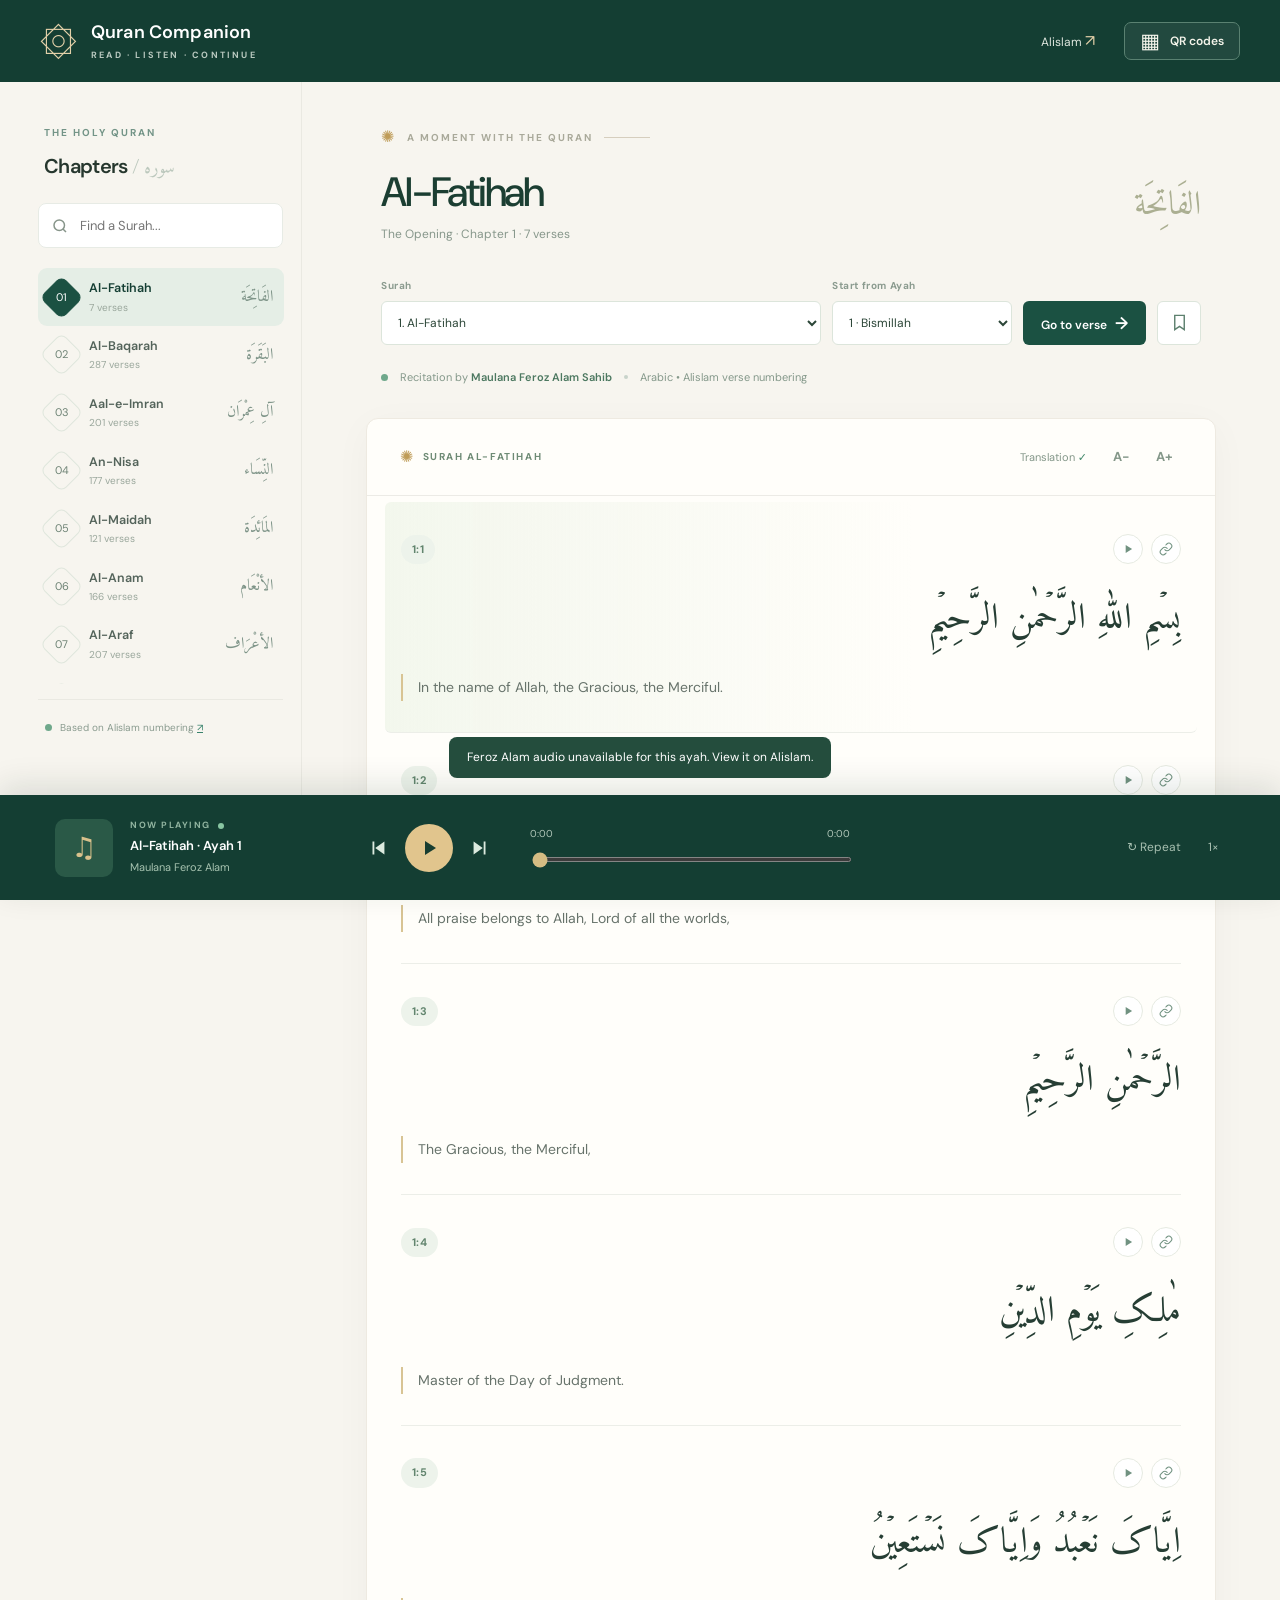
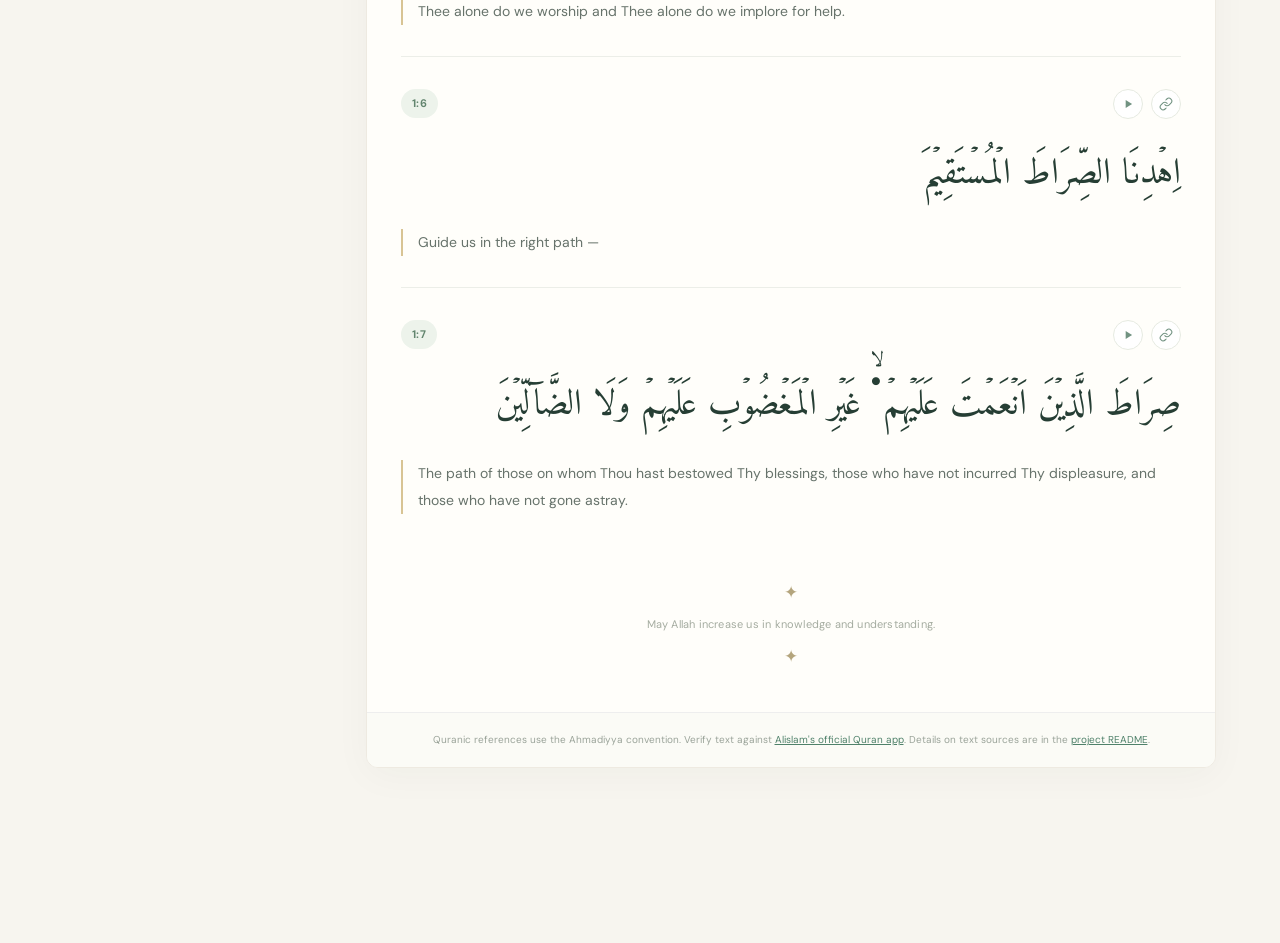
==== index.html @ 789e18e3 "Add files via upload" ====
<!DOCTYPE html>
<html lang="en">
<head>
  <meta charset="UTF-8" />
  <meta name="viewport" content="width=device-width, initial-scale=1, viewport-fit=cover" />
  <meta name="theme-color" content="#123d32" />
  <meta name="description" content="Read the Holy Quran while listening to Maulana Feroz Alam. Built around Ahmadiyya Quran numbering and scan-to-continue QR links." />
  <title>Quran Companion — Read · Listen · Continue</title>
  <link rel="icon" href="icon.svg" type="image/svg+xml" />
  <link rel="preconnect" href="https://fonts.googleapis.com" />
  <link rel="preconnect" href="https://fonts.gstatic.com" crossorigin />
  <link href="https://fonts.googleapis.com/css2?family=DM+Sans:wght@400;500;600;700&family=Amiri:wght@400;700&display=swap" rel="stylesheet" />
  <link rel="stylesheet" href="style.css" />
  <script src="surahs.js" defer></script>
  <script src="app.js" defer></script>
</head>
<body>
  <a class="skip-link" href="#verses">Skip to Quran verses</a>
  <div class="app-shell">
    <header class="topbar">
      <div class="topbar-inner">
        <a class="brand" href="./" aria-label="Quran Companion home"><span class="brand-mark" aria-hidden="true">۞</span><span class="brand-stack"><strong>Quran Companion</strong><small>READ · LISTEN · CONTINUE</small></span></a>
        <div class="top-actions">
          <a class="source-link" href="https://www.alislam.org/quran/app/" target="_blank" rel="noopener noreferrer">Alislam <span aria-hidden="true">↗</span></a>
          <button id="openQr" class="header-button" type="button"><span class="qr-mini" aria-hidden="true">▦</span><span>QR codes</span></button>
        </div>
      </div>
    </header>

    <main class="main-layout">
      <aside class="sidebar" id="sidebar" aria-label="Quran chapters">
        <div class="sidebar-top"><span class="overline">THE HOLY QURAN</span><h2>Chapters <span class="subtle">/ سورہ</span></h2></div>
        <label for="surahSearch" class="sr-only">Search chapters</label>
        <div class="search-wrap"><svg width="18" height="18" viewBox="0 0 24 24" fill="none" stroke="currentColor" stroke-width="2"><circle cx="11" cy="11" r="7"/><path d="m20 20-4-4"/></svg><input id="surahSearch" type="search" placeholder="Find a Surah..." autocomplete="off" /></div>
        <nav id="chapterList" class="chapter-list" aria-label="Choose a Surah"></nav>
        <div class="sidebar-bottom"><span class="status-dot"></span> Based on Alislam numbering <a href="https://www.alislam.org/quran/app/" target="_blank" rel="noreferrer">↗</a></div>
      </aside>

      <section class="reader" id="reader" aria-label="Quran reader">
        <div class="reader-head">
          <div class="reader-kicker"><span class="tiny-flower">✺</span> A MOMENT WITH THE QURAN <span class="line"></span></div>
          <div class="reader-title-row"><div><h1 id="surahTitle">Al-Fatihah</h1><p class="surah-sub" id="surahDetails">The Opening · Chapter 1</p></div><div class="arabic-title" id="arabicTitle" lang="ar" dir="rtl">الفاتحة</div></div>
          <div class="reader-tools">
            <div class="field"><label for="surahSelect">Surah</label><select id="surahSelect" aria-label="Choose Surah"></select></div>
            <div class="field verse-field"><label for="verseSelect">Start from Ayah</label><select id="verseSelect" aria-label="Choose starting verse"></select></div>
            <button class="jump-button" id="jumpButton" type="button">Go to verse <span aria-hidden="true">→</span></button>
            <button class="icon-button save-button" id="bookmarkButton" type="button" aria-label="Save current verse" title="Save reading position"><svg width="19" height="19" viewBox="0 0 24 24" fill="none" stroke="currentColor" stroke-width="1.8"><path d="M6 3h12v18l-6-4-6 4z"/></svg></button>
          </div>
          <div class="source-strip"><span class="green-dot"></span><span>Recitation by <strong>Maulana Feroz Alam Sahib</strong></span><span class="separator"></span><span>Arabic • Alislam verse numbering</span></div>
        </div>

        <div class="reader-content">
          <div class="reading-toolbar"><div class="reading-label"><span class="tiny-flower">✺</span> <span id="readingLabel">SURAH AL-FATIHAH</span></div><div class="text-tools"><button class="text-tool" id="toggleTranslation" aria-pressed="true" type="button">Translation <span id="translationTick">✓</span></button><button class="text-tool size-button" id="smallerText" aria-label="Reduce Arabic text size" type="button">A−</button><button class="text-tool size-button" id="largerText" aria-label="Increase Arabic text size" type="button">A+</button></div></div>
          <div id="loadMessage" role="status" class="load-message" hidden></div>
          <div id="verses" class="verses" aria-live="polite"></div>
          <div class="reader-end"><span aria-hidden="true">✦</span><p>May Allah increase us in knowledge and understanding.</p><span aria-hidden="true">✦</span></div>
          <div class="source-note">Quranic references use the Ahmadiyya convention. Verify text against <a href="https://www.alislam.org/quran/app/" target="_blank" rel="noreferrer">Alislam's official Quran app</a>. Details on text sources are in the <a href="README.md" target="_blank">project README</a>.</div>
        </div>
      </section>
    </main>
  </div>

  <div class="player" id="player" aria-label="Audio player">
    <div class="player-inner"><div class="track-icon" aria-hidden="true">♫</div><div class="track-info"><span class="now-playing">NOW PLAYING <span class="player-led"></span></span><strong id="trackTitle">Al-Fatihah · Ayah 1</strong><span class="track-by">Maulana Feroz Alam</span></div><div class="player-controls"><button id="prevBtn" class="transport small-transport" title="Previous verse" aria-label="Previous verse" type="button"><svg viewBox="0 0 24 24" width="22" height="22" fill="currentColor"><path d="M6 5h2v14H6zm3 7 10-7v14z"/></svg></button><button id="playBtn" class="play-circle" type="button" aria-label="Play verse"><svg id="playIcon" viewBox="0 0 24 24" width="24" height="24" fill="currentColor"><path d="M8 5v14l11-7z"/></svg></button><button id="nextBtn" class="transport small-transport" title="Next verse" aria-label="Next verse" type="button"><svg viewBox="0 0 24 24" width="22" height="22" fill="currentColor"><path d="M16 5h2v14h-2zM5 5v14l10-7z"/></svg></button></div><div class="player-progress"><div class="timestamps"><span id="timeCurrent">0:00</span><span id="timeTotal">0:00</span></div><input id="seekBar" type="range" min="0" max="100" value="0" aria-label="Audio progress" /></div><div class="player-extra"><button id="repeatBtn" type="button" class="mini-toggle" aria-pressed="false" title="Repeat current verse">↻ <span>Repeat</span></button><button id="speedBtn" type="button" class="mini-toggle" aria-label="Playback speed">1×</button></div></div>
  </div>
  <audio id="audio" preload="none"></audio>

  <div id="qrModal" class="modal" hidden><div class="modal-backdrop" data-close="true"></div><section class="modal-card" role="dialog" aria-modal="true" aria-labelledby="qrHeading"><button class="modal-close" id="closeQr" type="button" aria-label="Close">×</button><span class="overline">FOR YOUR PRINTED QURAN</span><h2 id="qrHeading">Create a scan-to-continue QR</h2><p class="modal-intro">Make a QR code for the first verse on a printed page. Scanning it opens this website at that exact Surah and Ayah.</p><div class="qr-layout"><div><label class="modal-label" for="qrSurah">Surah</label><select id="qrSurah"></select><label class="modal-label" for="qrVerse">First verse on this page</label><select id="qrVerse"></select><label class="modal-label" for="qrPage">Printed page number <span>(optional)</span></label><input id="qrPage" type="number" min="1" max="9999" placeholder="e.g. 42" /><button id="savePage" class="secondary-button" type="button">Save this page mapping</button></div><div class="qr-preview"><div id="qrImage"><span class="qr-placeholder">▦</span></div><strong id="qrCaption">Surah 1 · Ayah 1</strong><span class="preview-label">Scan with your phone camera</span></div></div><div class="share-url"><input id="qrUrl" readonly aria-label="QR link" /><button id="copyQr" type="button">Copy link</button></div><div class="modal-actions"><button class="primary-button" id="printOne" type="button">Print this QR</button><button class="secondary-button" id="openSheet" type="button">Manage page QR sheet <span aria-hidden="true">↗</span></button></div><p class="qr-warning">Set the first verse yourself to match your printed Quran edition. Page boundaries vary between editions.</p></section></div>
  <div id="toast" class="toast" role="status" aria-live="polite"></div>
</body>
</html>
---- style.css ----
:root{--evergreen:#143e33;--forest:#1b5142;--forest-2:#25644f;--gold:#bf9c58;--gold-light:#e2d0a9;--cream:#f7f5ef;--paper:#fffefa;--ink:#26372e;--muted:#8a948c;--border:#eae9e2;--surface:#f2f4ee;--arabic-size:36px;font-synthesis:none}*{box-sizing:border-box}html{scroll-behavior:smooth}body{margin:0;background:var(--cream);color:var(--ink);font-family:'DM Sans',system-ui,-apple-system,BlinkMacSystemFont,'Segoe UI',sans-serif;font-size:14px;line-height:1.55}button,input,select{font:inherit}button{cursor:pointer}a{color:inherit}button:focus-visible,a:focus-visible,input:focus-visible,select:focus-visible{outline:3px solid #c5a165;outline-offset:3px}.sr-only{position:absolute;width:1px;height:1px;padding:0;margin:-1px;overflow:hidden;clip:rect(0,0,0,0);white-space:nowrap;border:0}.skip-link{position:fixed;top:-100px;left:20px;z-index:100;background:white;padding:10px}.skip-link:focus{top:15px}.topbar{height:82px;background:var(--evergreen);color:#fff;position:sticky;top:0;z-index:20}.topbar-inner{max-width:1490px;height:100%;margin:auto;padding:0 40px;display:flex;align-items:center;justify-content:space-between}.brand{display:flex;align-items:center;gap:14px;text-decoration:none}.brand-mark{font-family:serif;font-size:38px;color:var(--gold-light);line-height:1}.brand-stack{display:flex;flex-direction:column;gap:2px}.brand strong{font-size:18px;font-weight:600;letter-spacing:.15px}.brand small{font-size:9px;color:#b9c9c0;letter-spacing:2.2px;font-weight:700}.top-actions{display:flex;gap:29px;align-items:center}.source-link{font-size:12px;color:#e0e7df;text-decoration:none}.source-link span{font-size:16px;color:var(--gold-light)}.header-button{border:1px solid #5a8171;border-radius:7px;color:#f5f5eb;background:rgba(255,255,255,.06);padding:9px 15px;display:flex;align-items:center;gap:10px;font-weight:600;font-size:12px}.header-button:hover{background:rgba(255,255,255,.14)}.qr-mini{font-size:21px;font-weight:400;line-height:.8}.main-layout{display:grid;grid-template-columns:302px minmax(0,1fr);max-width:1490px;margin:0 auto;min-height:calc(100vh - 82px)}.sidebar{padding:39px 18px 165px 38px;border-right:1px solid var(--border);height:calc(100vh - 82px);overflow:hidden;position:sticky;top:82px;display:flex;flex-direction:column}.sidebar-top{padding-left:6px}.overline{font-size:10px;letter-spacing:2px;color:#739487;font-weight:700}.sidebar h2{font-size:20px;font-weight:600;letter-spacing:-.7px;margin:8px 0 20px}.subtle{font-family:'Amiri',serif;color:#bcc8bd;font-weight:400;font-size:19px}.search-wrap{background:#fff;border:1px solid #e7ebe5;border-radius:8px;padding:0 12px;display:flex;align-items:center;gap:9px;color:#87958a}.search-wrap input{height:43px;border:0;outline:none;min-width:0;flex:1;background:transparent;font-size:13px}.search-wrap input:focus-visible{outline:none}.chapter-list{overflow:auto;scrollbar-width:thin;scrollbar-color:#d4ded5 transparent;margin:20px -7px 0 0;padding-right:6px;flex:1}.chapter-entry{display:flex;align-items:center;text-align:left;width:100%;border:0;background:transparent;border-radius:9px;padding:11px 11px 11px 8px;gap:12px;color:#53635a}.chapter-entry:hover{background:#eaf0e9}.chapter-entry.active{background:#e5eee6;color:var(--evergreen)}.chapter-num{display:grid;place-items:center;width:31px;height:31px;flex:none;border:1px solid #dfe6dc;transform:rotate(45deg);border-radius:7px;font-size:11px;color:#6e8375}.chapter-num span{transform:rotate(-45deg)}.active .chapter-num{background:var(--forest);color:white;border-color:var(--forest)}.chapter-name{min-width:0;flex:1}.chapter-name strong{display:block;font-weight:600;font-size:12.5px}.chapter-name small{display:block;color:#9aa79c;font-size:10px;margin-top:1px}.chapter-arabic{font-family:'Amiri',serif;font-size:16px;color:#7e9488;white-space:nowrap}.sidebar-bottom{font-size:10px;color:#8a9b8f;border-top:1px solid var(--border);margin-top:15px;padding:20px 7px 0}.sidebar-bottom a{color:#39826c}.status-dot,.green-dot{display:inline-block;width:7px;height:7px;border-radius:50%;background:#6fa88b;margin-right:5px}.reader{min-width:0;padding:0 46px 175px}.reader-head{padding:43px max(8px,calc((100% - 820px)/2)) 32px}.reader-kicker{display:flex;gap:11px;align-items:center;color:#a9a99a;font-size:10px;font-weight:700;letter-spacing:2px;margin-bottom:20px}.tiny-flower{font-family:serif;color:var(--gold);font-size:16px;font-weight:400}.reader-kicker .line{height:1px;width:46px;background:#d6cebe}.reader-title-row{display:flex;align-items:center;justify-content:space-between;gap:20px}.reader h1{font-size:clamp(31px,3.2vw,43px);line-height:1.1;letter-spacing:-2.2px;font-weight:500;margin:0 0 10px;color:#1b3e32}.surah-sub{font-size:12px;color:#87978b;margin:0}.arabic-title{font-family:'Amiri',serif;color:#abaf92;font-size:33px}.reader-tools{display:flex;gap:11px;margin-top:35px;align-items:end}.field{display:flex;flex-direction:column;gap:7px;flex:1;min-width:110px}.field label{font-size:10px;color:#8b9b8f;font-weight:700;letter-spacing:.6px}.field select,.modal-card select,.modal-card input[type='number']{height:44px;width:100%;border:1px solid #dce5db;border-radius:6px;background:#fff;padding:0 12px;color:#2c4638;font-size:12px}.verse-field{max-width:180px}.jump-button,.primary-button{height:44px;border:0;border-radius:6px;background:var(--forest);padding:0 18px;color:#fff;font-weight:600;font-size:12px;white-space:nowrap}.jump-button:hover,.primary-button:hover{background:#256c54}.jump-button span{font-size:17px;margin-left:5px}.icon-button{height:44px;width:44px;display:grid;place-items:center;background:#fff;border:1px solid #dce5db;border-radius:6px;color:#5d806e;flex:none}.icon-button:hover{background:#eaf3ea}.source-strip{margin-top:24px;display:flex;align-items:center;flex-wrap:wrap;gap:7px;font-size:11px;color:#84988a}.source-strip strong{color:#4c7860;font-weight:600}.separator{width:4px;height:4px;background:#c8d3ca;border-radius:50%;margin:0 5px}.reader-content{margin:0 auto;max-width:850px;border:1px solid #eeeae1;border-radius:12px;background:var(--paper);box-shadow:0 8px 38px rgba(35,52,41,.035);overflow:hidden}.reading-toolbar{padding:22px 33px;display:flex;justify-content:space-between;gap:8px;align-items:center;border-bottom:1px solid #ecebe6}.reading-label{font-size:10px;letter-spacing:1.6px;color:#6e8b75;font-weight:700;display:flex;align-items:center;gap:8px}.text-tools{display:flex;gap:8px;align-items:center}.text-tool{padding:6px 9px;border:0;color:#849789;background:transparent;font-size:11px}.text-tool:hover{color:var(--evergreen);background:#eff5ee;border-radius:5px}.text-tool span{color:#418769}.size-button{font-size:13px;font-weight:700}.verses{padding:6px 34px 0}.verse{padding:32px 0 31px;border-bottom:1px solid #eceee8;scroll-margin-top:115px;position:relative}.verse:last-child{border-bottom:0}.verse.active{background:linear-gradient(90deg,rgba(235,242,228,.6),transparent 65%);border-radius:6px;margin:0 -16px;padding:32px 16px 31px}.verse-top{display:flex;align-items:center;justify-content:space-between;gap:12px;margin-bottom:7px}.verse-reference{font-size:11px;color:#62856e;background:#edf3eb;padding:6px 11px;border-radius:24px;font-weight:700;letter-spacing:.3px}.verse-acts{display:flex;gap:8px}.ayah-btn{border:1px solid #e6eae1;background:#fff;color:#719281;display:grid;place-items:center;height:30px;width:30px;border-radius:50%}.ayah-btn:hover,.ayah-btn.active{background:#e9f1e8;color:var(--forest)}.ayah-btn svg{width:14px;height:14px}.arabic-verse{font-family:'Amiri','Noto Naskh Arabic','Traditional Arabic',serif;font-size:var(--arabic-size);line-height:2.13;text-align:right;direction:rtl;color:#263e34;word-break:normal;overflow-wrap:anywhere;margin:18px 0 12px}.verse-en{border-left:2px solid #d8c494;padding-left:15px;margin:15px 0 0;color:#67736b;font-size:14px;line-height:1.95}.no-translation .verse-en{display:none}.official-translation{color:#2d725a;text-underline-offset:2px}.reader-end{display:flex;flex-direction:column;align-items:center;gap:1px;text-align:center;padding:34px 15px 43px;color:#b4a57d}.reader-end span{font-size:17px}.reader-end p{font-size:11px;color:#a5aca0;letter-spacing:.2px;margin:9px}.source-note{border-top:1px solid #eee;background:#fbfbf6;padding:18px 33px;text-align:center;color:#9aa399;font-size:10px;line-height:1.8}.source-note a{color:#4f816a}.load-message{margin:22px 30px;padding:20px;border:1px solid #e4e9df;border-radius:9px;background:#f6f8f3;text-align:center;color:#5e7565}.load-message a{color:#286b51}.player{background:var(--evergreen);color:#fff;position:fixed;bottom:0;left:0;right:0;z-index:24;min-height:105px;box-shadow:0 -9px 30px rgba(15,42,30,.12)}.player-inner{height:105px;max-width:1230px;margin:auto;display:flex;gap:17px;align-items:center;padding:14px 30px}.track-icon{width:58px;height:58px;background:#2a5947;border-radius:10px;display:grid;place-items:center;color:#d9c18c;font-size:28px;flex:none}.track-info{display:flex;flex-direction:column;width:220px;min-width:0;gap:3px}.now-playing{font-size:9px;letter-spacing:1.5px;color:#91b4a0;font-weight:700}.player-led{display:inline-block;background:#88c6a2;width:6px;height:6px;border-radius:50%;margin-left:4px;vertical-align:middle}.track-info strong{font-weight:600;font-size:13px;white-space:nowrap;overflow:hidden;text-overflow:ellipsis}.track-by{font-size:11px;color:#a7c3b0}.player-controls{display:flex;align-items:center;gap:16px}.transport,.play-circle{display:grid;place-items:center;padding:0;border:0;background:transparent;color:#dceadf}.small-transport:hover{color:#fff}.play-circle{background:#e1c58d;color:#173d30;width:48px;height:48px;border-radius:50%}.play-circle:hover{background:#f0d7a4}.player-progress{flex:1;min-width:90px;max-width:320px;margin-left:22px}.timestamps{display:flex;justify-content:space-between;font-size:10px;color:#b1c7b9;margin-bottom:6px;font-variant-numeric:tabular-nums}.player-progress input{width:100%;height:5px;accent-color:#d5bc83;cursor:pointer}.player-extra{margin-left:auto;display:flex;align-items:center;gap:15px}.mini-toggle{background:transparent;border:0;color:#a7bfb0;font-size:12px}.mini-toggle[aria-pressed='true']{color:#efd4a1}.mini-toggle:hover{color:white}.modal[hidden],.load-message[hidden]{display:none}.modal{position:fixed;inset:0;z-index:60;display:grid;place-items:center;padding:20px}.modal-backdrop{position:absolute;inset:0;background:rgba(14,34,24,.7)}.modal-card{position:relative;z-index:1;max-height:calc(100vh - 38px);overflow-y:auto;width:min(670px,100%);border-radius:14px;background:#fffef9;box-shadow:0 25px 80px rgba(10,30,20,.23);padding:34px}.modal-close{position:absolute;right:22px;top:14px;border:0;background:none;color:#75887b;font-size:30px}.modal-card h2{font-size:27px;letter-spacing:-1px;font-weight:600;margin:5px 0 7px}.modal-intro{font-size:13px;color:#7e9080;max-width:500px}.qr-layout{display:grid;grid-template-columns:1fr 205px;gap:31px;align-items:center;margin-top:24px}.modal-label{display:block;margin:12px 0 6px;color:#607569;font-size:11px;font-weight:700}.modal-label span{font-weight:400;color:#9aa59b}.qr-preview{text-align:center;background:#f1f5ee;border:1px solid #e4ece2;border-radius:10px;padding:18px 12px}.qr-preview #qrImage{width:160px;height:160px;margin:auto;display:grid;place-items:center;background:#fff;border:8px solid white;border-radius:3px}.qr-preview img{width:100%;height:100%;object-fit:contain}.qr-placeholder{font-size:75px;color:#6d967b}.qr-preview strong{display:block;font-size:11px;margin:10px 0 2px;color:#426f56}.preview-label{font-size:10px;color:#9dab9e}.secondary-button{border:1px solid #cbdbce;border-radius:6px;background:#f5f8f3;color:#2c694e;height:40px;font-size:12px;font-weight:600;padding:0 14px;margin-top:12px}.secondary-button:hover{background:#eaf1e8}.share-url{display:flex;border:1px solid #e4e9e3;border-radius:6px;margin-top:22px;overflow:hidden}.share-url input{min-width:0;flex:1;background:#fbfcfa;border:0;padding:11px;color:#50675a;font-size:11px}.share-url button{border:0;border-left:1px solid #e4e9e3;background:#f5f8f2;color:#2d7255;padding:0 14px;white-space:nowrap;font-weight:600;font-size:11px}.modal-actions{display:flex;align-items:center;flex-wrap:wrap;gap:12px;margin-top:10px}.modal-actions .secondary-button{margin-top:0}.modal-actions .primary-button{height:40px}.qr-warning{background:#fbf5e8;color:#927346;padding:11px 14px;margin:19px 0 0;font-size:11px;border-radius:5px}.toast{position:fixed;bottom:122px;left:50%;transform:translate(-50%,20px);background:#244d3d;color:white;padding:11px 18px;border-radius:8px;font-size:12px;z-index:90;opacity:0;pointer-events:none;transition:.2s}.toast.show{opacity:1;transform:translate(-50%,0)}
@media(max-width:1080px){.main-layout{grid-template-columns:248px minmax(0,1fr)}.sidebar{padding:28px 10px 145px 18px}.reader{padding:0 26px 170px}.reader-head{padding:36px 4px 30px}.track-icon{width:45px;height:45px}.track-info{width:175px}.player-progress{margin-left:4px}.player-extra{gap:7px}}
@media(max-width:760px){.topbar{height:68px}.topbar-inner{padding:0 19px}.brand-mark{font-size:31px}.brand strong{font-size:16px}.brand small{font-size:8px;letter-spacing:1.6px}.top-actions{gap:12px}.source-link{display:none}.header-button{padding:8px 11px;gap:6px}.main-layout{display:block}.sidebar{display:none}.reader{padding:0 13px 188px}.reader-head{padding:25px 9px 25px}.reader-title-row{align-items:center}.reader h1{font-size:32px;letter-spacing:-1.2px}.arabic-title{font-size:28px}.reader-tools{display:grid;grid-template-columns:minmax(0,1fr) 110px 43px;gap:8px;margin-top:23px}.field{min-width:0}.field:first-child{grid-column:1/2}.field select{font-size:11px}.field label{font-size:9px}.jump-button{grid-column:1/3;grid-row:2;width:100%}.save-button{grid-column:3;grid-row:2}.verse-field{max-width:none}.source-strip{margin-top:18px;font-size:10px}.reader-content{border-radius:9px}.reading-toolbar{padding:16px 15px}.reading-label{font-size:9px;letter-spacing:1px}.text-tools{gap:0}.text-tool{padding:5px 6px;font-size:10px}.size-button{font-size:12px}.verses{padding:3px 20px 0}.verse{padding:24px 0}.verse.active{margin:0 -10px;padding:24px 10px}.arabic-verse{line-height:2.07;margin:10px 0}.verse-en{font-size:13px;line-height:1.7}.source-note{padding:16px}.player{min-height:122px;padding-bottom:env(safe-area-inset-bottom)}.player-inner{height:122px;padding:13px 16px;display:grid;grid-template-columns:35px minmax(0,1fr) 134px;grid-template-rows:49px 26px;gap:9px}.track-icon{width:35px;height:35px;border-radius:7px;font-size:18px}.track-info{width:auto;min-width:0;gap:1px}.track-info strong{font-size:12px}.track-by{font-size:10px}.now-playing{font-size:8px}.player-controls{grid-column:3;grid-row:1;gap:11px;justify-content:flex-end}.play-circle{width:42px;height:42px}.small-transport svg{width:19px}.player-progress{grid-column:1/4;grid-row:2;max-width:none;width:100%;margin:0}.timestamps{margin:0 0 2px}.player-extra{display:none}.toast{bottom:138px}.qr-layout{grid-template-columns:1fr;gap:15px}.qr-preview{display:flex;flex-direction:column;align-items:center}.modal-card{padding:26px 20px}.modal-card h2{font-size:24px}}
@media(prefers-reduced-motion:reduce){html{scroll-behavior:auto}*,*:before,*:after{transition:none!important}}
@media print{.topbar,.sidebar,.player,.reader-head,.reading-toolbar,.source-note,.verse-acts{display:none!important}.main-layout{display:block}.reader{padding:0}.reader-content{border:none;box-shadow:none}.verse{break-inside:avoid}.arabic-verse{font-size:26pt}body{background:white}}
/* Page QR Studio */
.back-reader{font-size:12px;text-decoration:none;color:#dce7df;border:1px solid #597568;padding:10px 17px;border-radius:7px}.back-reader:hover{background:#285646}.studio-shell{max-width:1120px;margin:0 auto;padding:60px 26px 85px}.studio-intro{max-width:650px;margin-bottom:34px}.studio-intro h1{font-size:clamp(36px,5vw,52px);font-weight:600;letter-spacing:-2px;margin:8px 0 10px}.gold-dot{color:var(--gold)}.studio-intro>p{font-size:14px;color:#738477;max-width:600px;line-height:1.9}.studio-layout{display:grid;grid-template-columns:1.4fr 1fr;gap:19px}.studio-card{background:#fffefa;border:1px solid #e8ebe2;border-radius:12px;padding:28px 29px;box-shadow:0 10px 34px rgba(26,55,35,.035)}.section-heading{display:flex;align-items:flex-start;gap:16px}.studio-step{display:grid;place-items:center;flex:none;border:1px solid #d6e5d7;color:#587e66;width:38px;height:38px;border-radius:10px;font-size:12px;font-weight:700}.section-heading h2{font-size:19px;letter-spacing:-.5px;font-weight:600;margin:0}.section-heading p{color:#93a196;font-size:12px;margin:5px 0 0}.mapping-form{display:grid;grid-template-columns:96px 1.2fr 104px;gap:12px;margin:28px 0 10px;align-items:end}.mapping-form .field label{display:block;font-weight:700;color:#7a8c7c;margin:0 0 7px;font-size:10px}.mapping-form input,.mapping-form select{width:100%;height:42px;background:#fff;border:1px solid #dce6d9;border-radius:7px;padding:0 11px;font-size:12px;color:#385a49;outline:none}.mapping-form .primary-button{grid-column:1/4;width:100%;height:44px}.primary-button{background:var(--evergreen);border:0;color:white;border-radius:7px;padding:0 18px;height:41px;font-size:12px;font-weight:700}.primary-button:hover{background:#23604b}.studio-help{margin:18px 0 0;color:#91a095;line-height:1.8;font-size:11px}.studio-help code{color:#637b69;background:#eaf1e8;padding:2px 4px;border-radius:3px}.studio-stat{display:flex;gap:11px;align-items:baseline;margin:24px 0}.studio-stat strong{font-size:34px;color:var(--evergreen);letter-spacing:-1px}.studio-stat span{font-size:12px;color:#8d9c91}.studio-actions{display:flex;flex-wrap:wrap;align-items:center;gap:9px}.studio-actions>.primary-button{width:100%}.studio-actions>.secondary-button{margin:0}.file-label{display:inline-flex;align-items:center;border:1px solid #cbdbce;border-radius:6px;background:#f5f8f3;color:#2c694e;height:40px;font-size:12px;font-weight:600;padding:0 14px;cursor:pointer}.file-label:hover{background:#eaf1e8}.file-label span{padding-left:8px}.quiet-button{background:none;border:0;padding:9px;color:#9ca79c;font-size:11px}.quiet-button:hover{color:#9b5143}.studio-table-card{margin-top:19px}.studio-empty{margin-top:29px;border:1px dashed #cfded0;border-radius:8px;color:#869a8a;background:#fafbf7;padding:35px;text-align:center;font-size:13px}.table-scroller{overflow:auto}.map-table{border-collapse:collapse;width:100%;margin:22px 0 0;text-align:left;white-space:nowrap;font-size:12px}.map-table th{color:#93a69a;letter-spacing:.5px;text-transform:uppercase;font-size:9px;border-bottom:1px solid #e4eae3;padding:12px 14px;font-weight:700}.map-table td{border-bottom:1px solid #edf0ea;padding:13px 14px;color:#42574a}.map-table a{color:#2c7959;text-decoration:none}.remove-btn{background:transparent;border:0;color:#a57c6d;font-size:11px}.studio-footer{text-align:center;color:#92a194;font-size:11px;margin-top:30px}.studio-footer a{color:#457d5f}.print-area{display:none}
@media(max-width:750px){.studio-shell{padding:36px 17px 60px}.studio-layout{grid-template-columns:1fr}.studio-card{padding:22px}.mapping-form{grid-template-columns:90px minmax(0,1fr);gap:10px}.mapping-form .field:nth-child(3){grid-column:1/3}.mapping-form .primary-button{grid-column:1/3}.studio-intro h1{font-size:39px}.back-reader{font-size:11px;padding:8px 10px}}
@media print{body.studio-page{background:white!important}.studio-page .topbar,.studio-page .studio-intro,.studio-page .studio-layout,.studio-page .studio-table-card,.studio-page .studio-footer,.studio-page .toast{display:none!important}.studio-page .studio-shell{padding:0!important;max-width:none!important}.studio-page .print-area{display:block!important}.studio-page .print-header{text-align:center;margin:0 0 14mm}.studio-page .print-header span{letter-spacing:2px;font-size:8pt;color:#397354}.studio-page .print-header h2{margin:2mm 0 0;font-weight:600;font-size:19pt;color:#1d4635}.studio-page .print-header p{font-size:9pt;color:#6c8174;margin:1mm}.studio-page .print-grid{display:grid;grid-template-columns:repeat(4,minmax(0,1fr));gap:5mm}.studio-page .print-label{break-inside:avoid;border:1px solid #bdc9c1;display:flex;flex-direction:column;align-items:center;text-align:center;padding:4mm 2mm;min-width:0}.studio-page .print-label img{display:block!important;width:32mm!important;height:32mm!important;object-fit:contain}.studio-page .print-label .print-page{font-size:8pt;color:#397054;font-weight:700;letter-spacing:1px}.studio-page .print-label strong{font-size:9pt;font-weight:700}.studio-page .print-label>span:last-child{font-size:8pt;color:#63786d}.studio-page.single-qr .print-grid{grid-template-columns:52mm}.studio-page.single-qr .print-header{display:none}@page{size:A4;margin:11mm}}
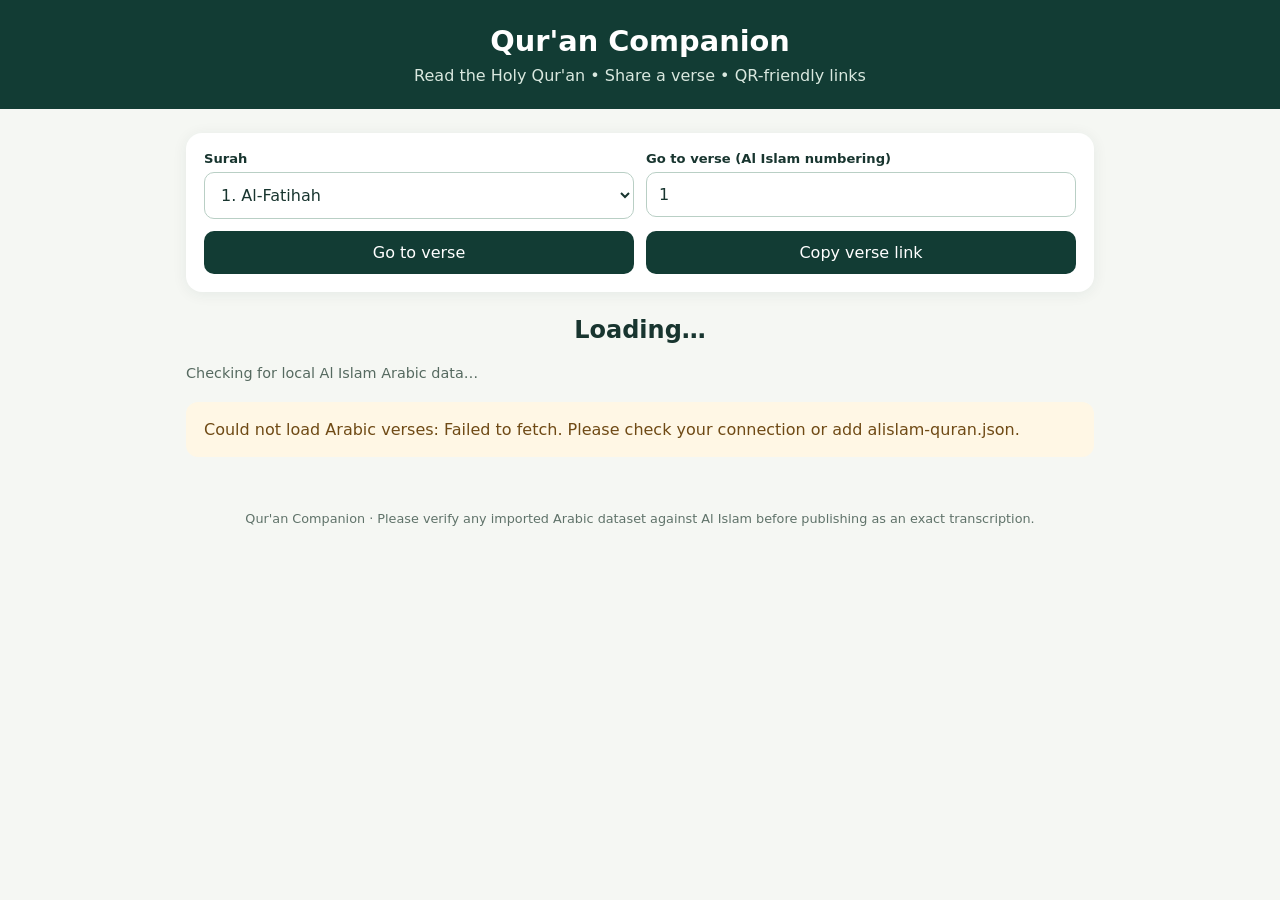
==== commit d353cad7: "Add files via upload" ====
--- a/index.html
+++ b/index.html
@@ -1,71 +1,64 @@
-<!DOCTYPE html>
+<!doctype html>
 <html lang="en">
 <head>
-  <meta charset="UTF-8" />
-  <meta name="viewport" content="width=device-width, initial-scale=1, viewport-fit=cover" />
-  <meta name="theme-color" content="#123d32" />
-  <meta name="description" content="Read the Holy Quran while listening to Maulana Feroz Alam. Built around Ahmadiyya Quran numbering and scan-to-continue QR links." />
-  <title>Quran Companion — Read · Listen · Continue</title>
-  <link rel="icon" href="icon.svg" type="image/svg+xml" />
-  <link rel="preconnect" href="https://fonts.googleapis.com" />
-  <link rel="preconnect" href="https://fonts.gstatic.com" crossorigin />
-  <link href="https://fonts.googleapis.com/css2?family=DM+Sans:wght@400;500;600;700&family=Amiri:wght@400;700&display=swap" rel="stylesheet" />
-  <link rel="stylesheet" href="style.css" />
-  <script src="surahs.js" defer></script>
-  <script src="app.js" defer></script>
+<meta charset="utf-8"><meta name="viewport" content="width=device-width,initial-scale=1">
+<meta name="theme-color" content="#123c34"><title>Qur'an Companion</title>
+<style>
+:root{font-family:system-ui,-apple-system,Segoe UI,sans-serif;color:#18352f;background:#f5f7f3}*{box-sizing:border-box}body{margin:0}header{background:#123c34;color:white;padding:24px 18px;text-align:center}header h1{margin:0;font-size:1.8rem}header p{margin:8px 0 0;color:#d9e8df}.wrap{max-width:940px;margin:24px auto;padding:0 16px}.controls{display:grid;grid-template-columns:1fr 1fr;gap:12px;background:white;padding:18px;border-radius:16px;box-shadow:0 2px 15px #123c3412}label{display:block;font-size:.82rem;font-weight:700;margin-bottom:6px}select,input,button{width:100%;font:inherit;padding:12px;border:1px solid #b9cfc5;border-radius:10px;background:white;color:#18352f}button{cursor:pointer;background:#123c34;color:#fff;border:0}button:hover{background:#20594c}.title{text-align:center;margin:24px auto 12px}.title h2{margin:0 0 8px}.sub{color:#60736a;font-size:.91rem}.verse{padding:22px;background:white;margin:12px 0;border-radius:14px;border:1px solid #e2ece5;scroll-margin-top:20px}.verse:target,.verse.selected{border-color:#b18d47;background:#fffaf0}.arabic{direction:rtl;text-align:right;line-height:2.3;font-family:'Noto Naskh Arabic','Traditional Arabic',serif;font-size:2rem;white-space:pre-wrap}.versefoot{display:flex;align-items:center;justify-content:space-between;gap:12px;margin-top:12px;color:#60736a;font-size:.9rem}.versefoot button{width:auto;padding:8px 13px;font-size:.85rem}.note{margin:18px 0;line-height:1.55;color:#566a60;font-size:.9rem}.msg{background:#fff7e5;padding:18px;border-radius:12px;color:#6f4a15}.hide{display:none}footer{text-align:center;padding:30px 10px;color:#60736a;font-size:.8rem}@media(max-width:580px){.controls{grid-template-columns:1fr}.arabic{font-size:1.7rem}}
+</style>
 </head>
 <body>
-  <a class="skip-link" href="#verses">Skip to Quran verses</a>
-  <div class="app-shell">
-    <header class="topbar">
-      <div class="topbar-inner">
-        <a class="brand" href="./" aria-label="Quran Companion home"><span class="brand-mark" aria-hidden="true">۞</span><span class="brand-stack"><strong>Quran Companion</strong><small>READ · LISTEN · CONTINUE</small></span></a>
-        <div class="top-actions">
-          <a class="source-link" href="https://www.alislam.org/quran/app/" target="_blank" rel="noopener noreferrer">Alislam <span aria-hidden="true">↗</span></a>
-          <button id="openQr" class="header-button" type="button"><span class="qr-mini" aria-hidden="true">▦</span><span>QR codes</span></button>
-        </div>
-      </div>
-    </header>
-
-    <main class="main-layout">
-      <aside class="sidebar" id="sidebar" aria-label="Quran chapters">
-        <div class="sidebar-top"><span class="overline">THE HOLY QURAN</span><h2>Chapters <span class="subtle">/ سورہ</span></h2></div>
-        <label for="surahSearch" class="sr-only">Search chapters</label>
-        <div class="search-wrap"><svg width="18" height="18" viewBox="0 0 24 24" fill="none" stroke="currentColor" stroke-width="2"><circle cx="11" cy="11" r="7"/><path d="m20 20-4-4"/></svg><input id="surahSearch" type="search" placeholder="Find a Surah..." autocomplete="off" /></div>
-        <nav id="chapterList" class="chapter-list" aria-label="Choose a Surah"></nav>
-        <div class="sidebar-bottom"><span class="status-dot"></span> Based on Alislam numbering <a href="https://www.alislam.org/quran/app/" target="_blank" rel="noreferrer">↗</a></div>
-      </aside>
-
-      <section class="reader" id="reader" aria-label="Quran reader">
-        <div class="reader-head">
-          <div class="reader-kicker"><span class="tiny-flower">✺</span> A MOMENT WITH THE QURAN <span class="line"></span></div>
-          <div class="reader-title-row"><div><h1 id="surahTitle">Al-Fatihah</h1><p class="surah-sub" id="surahDetails">The Opening · Chapter 1</p></div><div class="arabic-title" id="arabicTitle" lang="ar" dir="rtl">الفاتحة</div></div>
-          <div class="reader-tools">
-            <div class="field"><label for="surahSelect">Surah</label><select id="surahSelect" aria-label="Choose Surah"></select></div>
-            <div class="field verse-field"><label for="verseSelect">Start from Ayah</label><select id="verseSelect" aria-label="Choose starting verse"></select></div>
-            <button class="jump-button" id="jumpButton" type="button">Go to verse <span aria-hidden="true">→</span></button>
-            <button class="icon-button save-button" id="bookmarkButton" type="button" aria-label="Save current verse" title="Save reading position"><svg width="19" height="19" viewBox="0 0 24 24" fill="none" stroke="currentColor" stroke-width="1.8"><path d="M6 3h12v18l-6-4-6 4z"/></svg></button>
-          </div>
-          <div class="source-strip"><span class="green-dot"></span><span>Recitation by <strong>Maulana Feroz Alam Sahib</strong></span><span class="separator"></span><span>Arabic • Alislam verse numbering</span></div>
-        </div>
-
-        <div class="reader-content">
-          <div class="reading-toolbar"><div class="reading-label"><span class="tiny-flower">✺</span> <span id="readingLabel">SURAH AL-FATIHAH</span></div><div class="text-tools"><button class="text-tool" id="toggleTranslation" aria-pressed="true" type="button">Translation <span id="translationTick">✓</span></button><button class="text-tool size-button" id="smallerText" aria-label="Reduce Arabic text size" type="button">A−</button><button class="text-tool size-button" id="largerText" aria-label="Increase Arabic text size" type="button">A+</button></div></div>
-          <div id="loadMessage" role="status" class="load-message" hidden></div>
-          <div id="verses" class="verses" aria-live="polite"></div>
-          <div class="reader-end"><span aria-hidden="true">✦</span><p>May Allah increase us in knowledge and understanding.</p><span aria-hidden="true">✦</span></div>
-          <div class="source-note">Quranic references use the Ahmadiyya convention. Verify text against <a href="https://www.alislam.org/quran/app/" target="_blank" rel="noreferrer">Alislam's official Quran app</a>. Details on text sources are in the <a href="README.md" target="_blank">project README</a>.</div>
-        </div>
-      </section>
-    </main>
-  </div>
-
-  <div class="player" id="player" aria-label="Audio player">
-    <div class="player-inner"><div class="track-icon" aria-hidden="true">♫</div><div class="track-info"><span class="now-playing">NOW PLAYING <span class="player-led"></span></span><strong id="trackTitle">Al-Fatihah · Ayah 1</strong><span class="track-by">Maulana Feroz Alam</span></div><div class="player-controls"><button id="prevBtn" class="transport small-transport" title="Previous verse" aria-label="Previous verse" type="button"><svg viewBox="0 0 24 24" width="22" height="22" fill="currentColor"><path d="M6 5h2v14H6zm3 7 10-7v14z"/></svg></button><button id="playBtn" class="play-circle" type="button" aria-label="Play verse"><svg id="playIcon" viewBox="0 0 24 24" width="24" height="24" fill="currentColor"><path d="M8 5v14l11-7z"/></svg></button><button id="nextBtn" class="transport small-transport" title="Next verse" aria-label="Next verse" type="button"><svg viewBox="0 0 24 24" width="22" height="22" fill="currentColor"><path d="M16 5h2v14h-2zM5 5v14l10-7z"/></svg></button></div><div class="player-progress"><div class="timestamps"><span id="timeCurrent">0:00</span><span id="timeTotal">0:00</span></div><input id="seekBar" type="range" min="0" max="100" value="0" aria-label="Audio progress" /></div><div class="player-extra"><button id="repeatBtn" type="button" class="mini-toggle" aria-pressed="false" title="Repeat current verse">↻ <span>Repeat</span></button><button id="speedBtn" type="button" class="mini-toggle" aria-label="Playback speed">1×</button></div></div>
-  </div>
-  <audio id="audio" preload="none"></audio>
-
-  <div id="qrModal" class="modal" hidden><div class="modal-backdrop" data-close="true"></div><section class="modal-card" role="dialog" aria-modal="true" aria-labelledby="qrHeading"><button class="modal-close" id="closeQr" type="button" aria-label="Close">×</button><span class="overline">FOR YOUR PRINTED QURAN</span><h2 id="qrHeading">Create a scan-to-continue QR</h2><p class="modal-intro">Make a QR code for the first verse on a printed page. Scanning it opens this website at that exact Surah and Ayah.</p><div class="qr-layout"><div><label class="modal-label" for="qrSurah">Surah</label><select id="qrSurah"></select><label class="modal-label" for="qrVerse">First verse on this page</label><select id="qrVerse"></select><label class="modal-label" for="qrPage">Printed page number <span>(optional)</span></label><input id="qrPage" type="number" min="1" max="9999" placeholder="e.g. 42" /><button id="savePage" class="secondary-button" type="button">Save this page mapping</button></div><div class="qr-preview"><div id="qrImage"><span class="qr-placeholder">▦</span></div><strong id="qrCaption">Surah 1 · Ayah 1</strong><span class="preview-label">Scan with your phone camera</span></div></div><div class="share-url"><input id="qrUrl" readonly aria-label="QR link" /><button id="copyQr" type="button">Copy link</button></div><div class="modal-actions"><button class="primary-button" id="printOne" type="button">Print this QR</button><button class="secondary-button" id="openSheet" type="button">Manage page QR sheet <span aria-hidden="true">↗</span></button></div><p class="qr-warning">Set the first verse yourself to match your printed Quran edition. Page boundaries vary between editions.</p></section></div>
-  <div id="toast" class="toast" role="status" aria-live="polite"></div>
-</body>
-</html>
+<header><h1>Qur'an Companion</h1><p>Read the Holy Qur'an • Share a verse • QR-friendly links</p></header>
+<main class="wrap">
+<div class="controls"><div><label for="chapter">Surah</label><select id="chapter"><option>Loading Surahs…</option></select></div><div><label for="ayah">Go to verse (Al Islam numbering)</label><input id="ayah" type="number" min="1" value="1"></div><div><button id="go">Go to verse</button></div><div><button id="share">Copy verse link</button></div></div>
+<div class="title"><h2 id="surahTitle">Loading…</h2><div class="sub" id="subtitle"></div></div>
+<div class="note" id="sourceNote">Checking for local Al Islam Arabic data…</div>
+<div id="verses" aria-live="polite"></div>
+</main><footer>Qur'an Companion · Please verify any imported Arabic dataset against Al Islam before publishing as an exact transcription.</footer>
+<script>
+'use strict';
+const API='https://api.alquran.cloud/v1';
+const BASMALA='بِسْمِ اللّٰهِ الرَّحْمَٰنِ الرَّحِيْمِ';
+const chapter=document.getElementById('chapter'),ayah=document.getElementById('ayah');
+const verses=document.getElementById('verses'),surahTitle=document.getElementById('surahTitle'),subtitle=document.getElementById('subtitle'),sourceNote=document.getElementById('sourceNote');
+let local=null,metadata=[],current=[],source='',requestId=0;
+const englishNames=['Al-Fatihah','Al-Baqarah','Aal-e-Imran','An-Nisa','Al-Maidah','Al-Anam','Al-Araf','Al-Anfal','At-Taubah','Yunus','Hud','Yusuf','Ar-Rad','Ibrahim','Al-Hijr','An-Nahl','Bani Israil','Al-Kahf','Maryam','TaHa','Al-Anbiya','Al-Hajj','Al-Muminun','An-Nur','Al-Furqan','Ash-Shuara','An-Naml','Al-Qasas','Al-Ankabut','Ar-Rum','Luqman','As-Sajdah','Al-Ahzab','Saba','Fatir','Ya Sin','As-Saffat','Sad','Az-Zumar','Al-Mumin','Ha Mim As-Sajdah','Ash-Shura','Az-Zukhruf','Ad-Dukhan','Al-Jathiyah','Al-Ahqaf','Muhammad','Al-Fath','Al-Hujurat','Qaf','Adh-Dhariyat','At-Tur','An-Najm','Al-Qamar','Ar-Rahman','Al-Waqiah','Al-Hadid','Al-Mujadalah','Al-Hashr','Al-Mumtahinah','As-Saff','Al-Jumuah','Al-Munafiqun','At-Taghabun','At-Talaq','At-Tahrim','Al-Mulk','Al-Qalam','Al-Haqqah','Al-Maarij','Nuh','Al-Jinn','Al-Muzzammil','Al-Muddaththir','Al-Qiyamah','Ad-Dahr','Al-Mursalat','An-Naba','An-Naziat','Abasa','At-Takwir','Al-Infitar','At-Tatfif','Al-Inshiqaq','Al-Buruj','At-Tariq','Al-Ala','Al-Ghashiyah','Al-Fajr','Al-Balad','Ash-Shams','Al-Lail','Ad-Duha','Al-Inshirah','At-Tin','Al-Alaq','Al-Qadr','Al-Bayyinah','Az-Zilzal','Al-Adiyat','Al-Qariah','At-Takathur','Al-Asr','Al-Humazah','Al-Fil','Quraish','Al-Maun','Al-Kauthar','Al-Kafirun','An-Nasr','Al-Lahab','Al-Ikhlas','Al-Falaq','An-Nas'];
+function parseLocation(){let m=location.hash.match(/^#(?:surah-)?(\d+)(?::|\/)(\d+)$/);if(m)return [+m[1],+m[2]];m=location.hash.match(/^#(?:surah-)?(\d+)$/);if(m)return [+m[1],1];let p=new URLSearchParams(location.search);return [Number(p.get('surah'))||1,Number(p.get('ayah'))||1]}
+function validData(x){return x && Array.isArray(x.surahs) && x.surahs.length===114 && x.surahs.every((s,i)=>Number(s.number)===i+1 && Array.isArray(s.ayahs) && s.ayahs.length>0 && s.ayahs.every((v,j)=>Number(v.number)===j+1 && typeof v.text==='string' && v.text.trim()))}
+async function getJson(url){let r=await fetch(url);if(!r.ok)throw Error('HTTP '+r.status);return r.json()}
+function cleanBasmala(s){return s.normalize('NFD').replace(/[\u064B-\u065F\u0670\u06D6-\u06ED\u0640]/g,'').replace(/[\u0671\u0622\u0623\u0625]/g,'ا').replace(/\s/g,'')}
+function looksLikeBasmala(s){return cleanBasmala(s).startsWith('بسماللهالرحمنالرحيم')}
+async function loadSurah(n){let id=++requestId;verses.innerHTML='<div class="msg">Loading Arabic verses…</div>';let s;
+try{
+ if(local){s=local.surahs[n-1];current=s.ayahs.map(v=>({number:Number(v.number),text:v.text}));source='Al Islam local JSON (user supplied)';}
+ else{let json=await getJson(`${API}/surah/${n}/quran-uthmani`);if(json.code!==200||!json.data?.ayahs)throw Error('Unexpected API response');s=json.data;let data=s.ayahs.map(v=>({number:v.numberInSurah,text:v.text}));
+ // Al Islam counts the introductory Bismillah as verse 1 in every surah except At-Taubah.
+ // The source API does not. For Al-Fatihah it already has the Bismillah as verse 1.
+ if(n!==1&&n!==9){if(looksLikeBasmala(data[0]?.text||'')){current=data;}else current=[{number:1,text:BASMALA},...data.map(v=>({number:v.number+1,text:v.text}))];}
+ else current=data;source='AlQuran Cloud (temporary fallback; NOT Al Islam transcription)';}
+ if(id!==requestId)return;
+ let name=local?s.name||englishNames[n-1]:englishNames[n-1];surahTitle.textContent=`${n}. ${name}`;
+ subtitle.textContent=`${current.length} verses · Al Islam-style numbering`;
+ sourceNote.textContent=local?'Arabic text loaded from your local alislam-quran.json file. Verify that it is the authorised Al Islam edition.':'IMPORTANT: Al Islam’s full Arabic dataset was not available to verify. This site currently uses AlQuran Cloud Arabic with adjusted Al Islam-style verse numbering. It is NOT an exact Al Islam transcription.';
+ verses.replaceChildren(...current.map(v=>{
+  const outer=document.createElement('article');outer.className='verse';outer.id=`v-${v.number}`;
+  const a=document.createElement('div');a.className='arabic';a.lang='ar';a.dir='rtl';a.textContent=v.text;
+  const foot=document.createElement('div');foot.className='versefoot';
+  const num=document.createElement('span');num.textContent=`${n}:${v.number}`;
+  const b=document.createElement('button');b.textContent='Copy link';b.addEventListener('click',()=>copyLink(n,v.number));foot.append(num,b);outer.append(a,foot);return outer;
+ }));
+ let target=parseLocation()[1];if(+chapter.value===n)jump(target,false);
+}catch(e){if(id===requestId){verses.innerHTML='';let d=document.createElement('div');d.className='msg';d.textContent='Could not load Arabic verses: '+e.message+'. Please check your connection or add alislam-quran.json.';verses.append(d)}}}
+function jump(v,update=true){v=Math.max(1,Math.min(current.length,Number(v)||1));ayah.value=v;if(update)history.replaceState(null,'',`#${chapter.value}:${v}`);document.querySelectorAll('.selected').forEach(x=>x.classList.remove('selected'));let el=document.getElementById(`v-${v}`);if(el){el.classList.add('selected');el.scrollIntoView({behavior:'smooth',block:'start'})}}
+async function copyLink(n,v){const u=new URL(location.href);u.search='';u.hash=`${n}:${v}`;try{await navigator.clipboard.writeText(u.href);alert('Verse link copied')}catch{prompt('Copy this verse link:',u.href)}}
+async function init(){try{let candidate=await getJson('./alislam-quran.json');if(validData(candidate))local=candidate;else console.warn('Local Al Islam file format invalid; using fallback.')}catch{}
+ chapter.replaceChildren(...englishNames.map((name,i)=>{let opt=document.createElement('option');opt.value=i+1;opt.textContent=`${i+1}. ${local?.surahs?.[i]?.name||name}`;return opt}));
+ let [n,v]=parseLocation();n=n>=1&&n<=114?n:1;chapter.value=n;ayah.value=v;
+ chapter.addEventListener('change',()=>{history.replaceState(null,'',`#${chapter.value}:1`);ayah.value=1;loadSurah(+chapter.value)});
+ document.getElementById('go').addEventListener('click',()=>jump(ayah.value));
+ document.getElementById('share').addEventListener('click',()=>copyLink(+chapter.value,+ayah.value));
+ window.addEventListener('hashchange',()=>{let [nn,vv]=parseLocation();if(nn>=1&&nn<=114&&nn!==+chapter.value){chapter.value=nn;ayah.value=vv;loadSurah(nn)}else jump(vv,false)});
+ loadSurah(n);
+}
+init();
+</script></body></html>
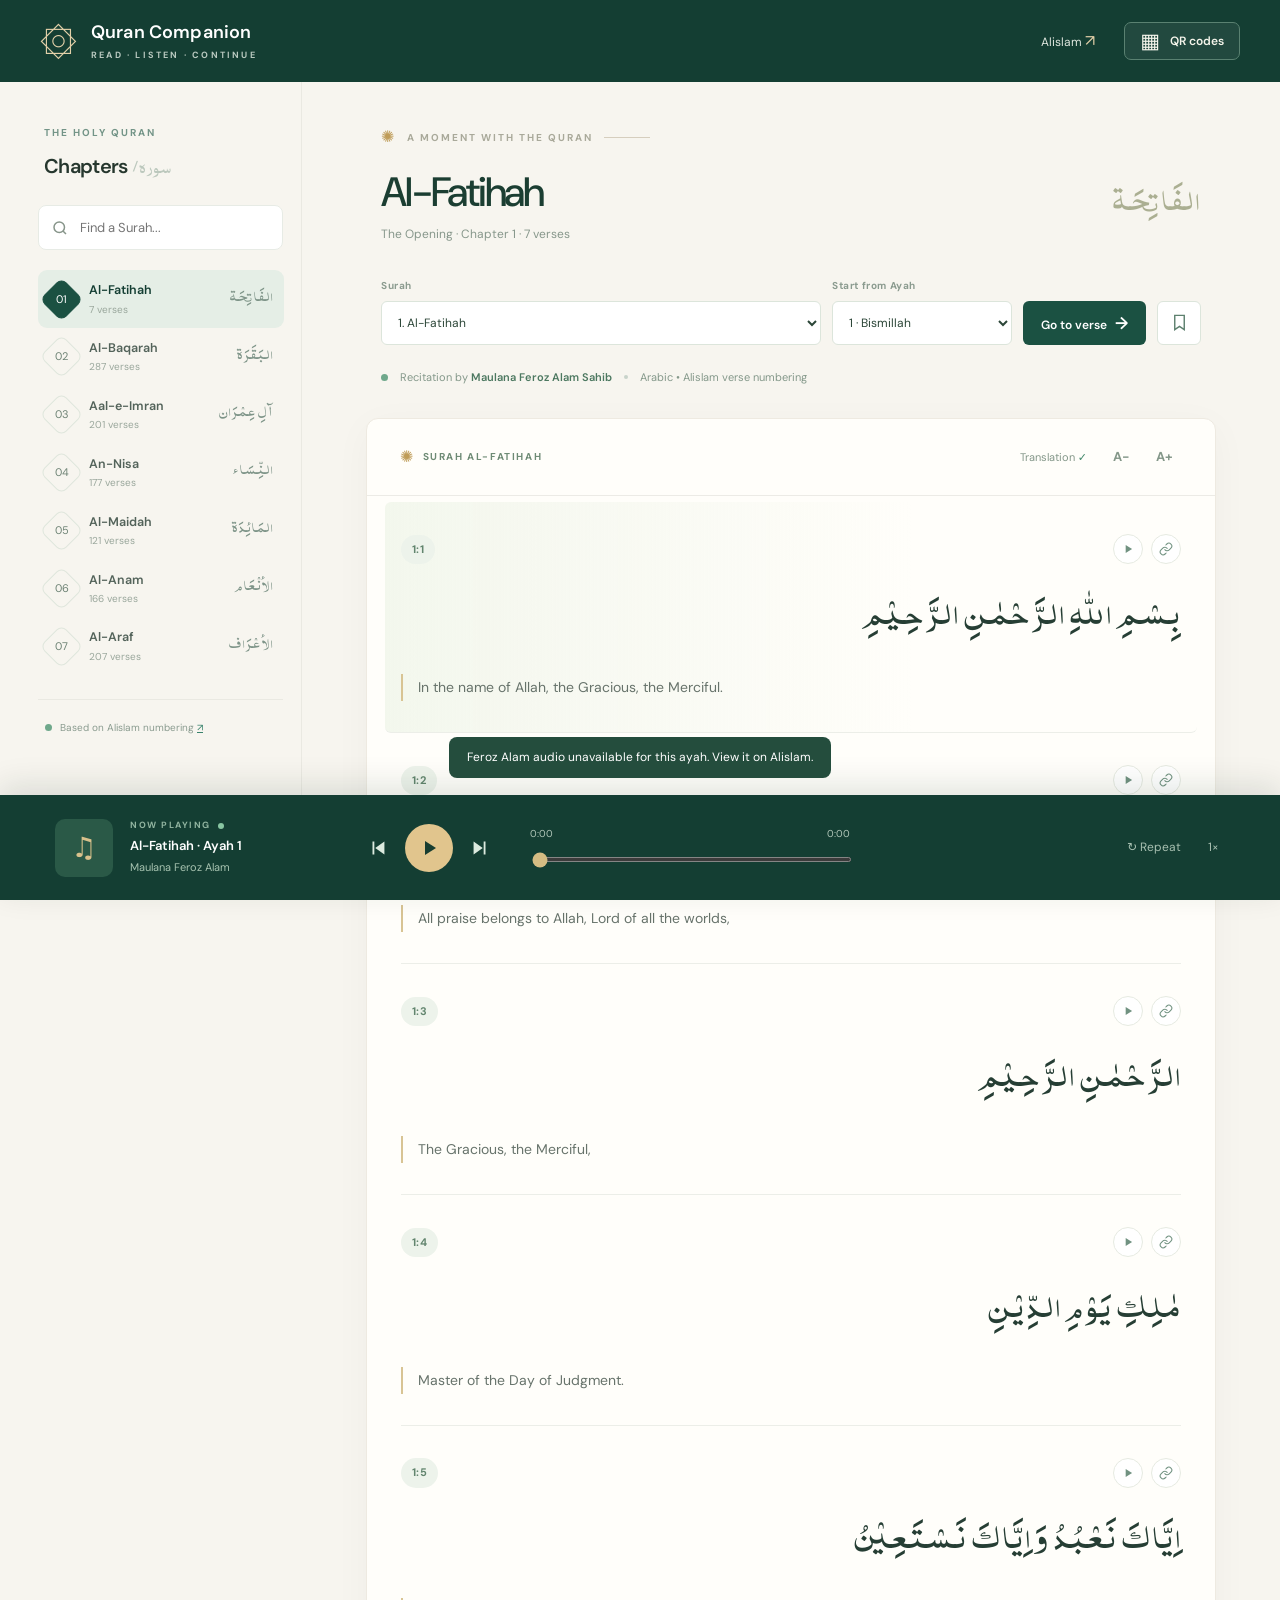
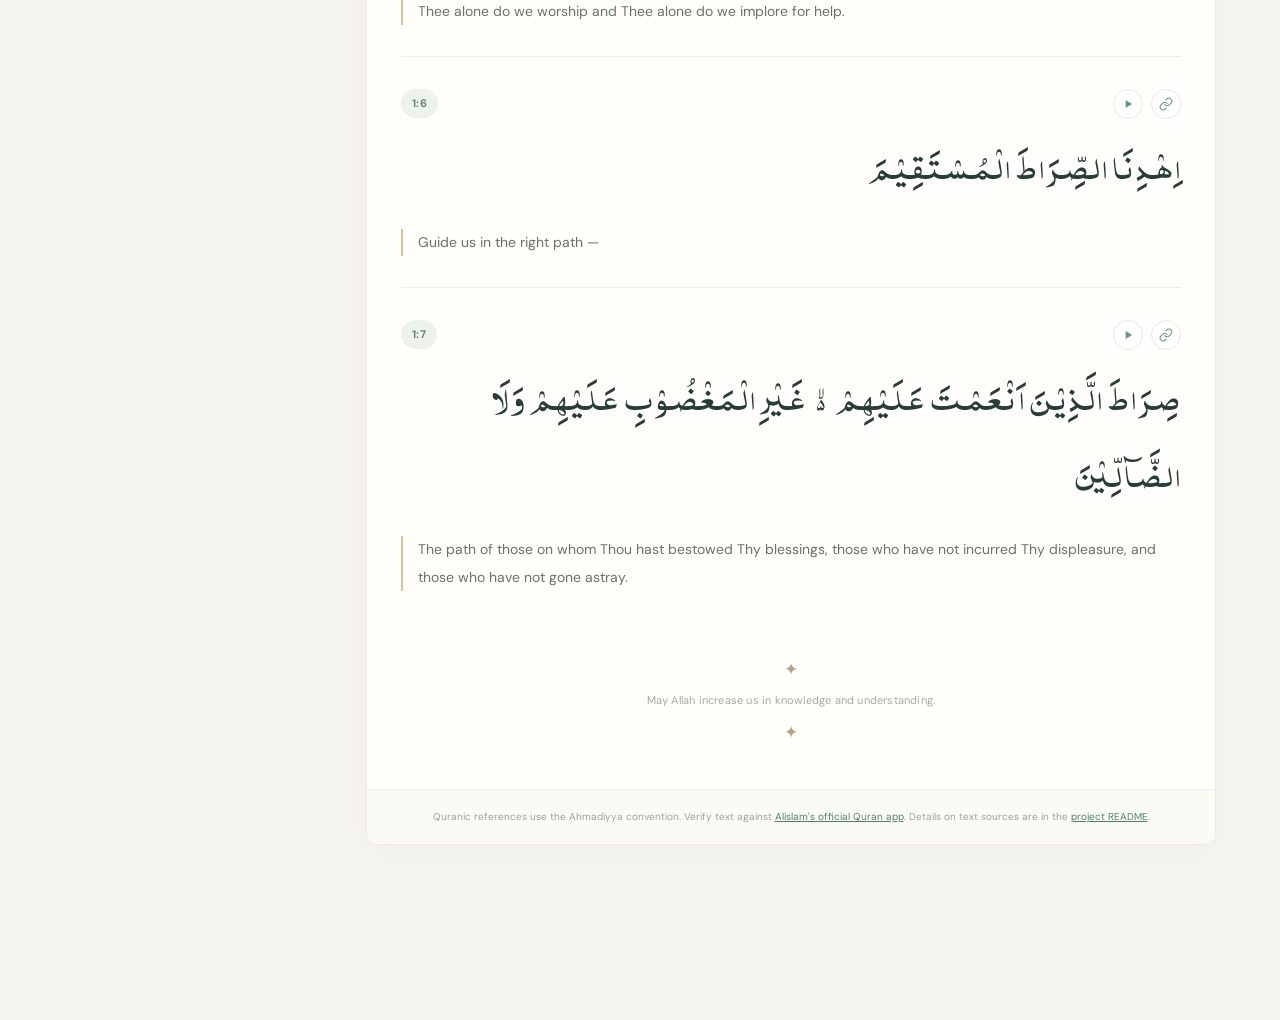
==== commit d79569e0: "Add files via upload" ====
--- a/index.html
+++ b/index.html
@@ -1,64 +1,72 @@
-<!doctype html>
+<!DOCTYPE html>
 <html lang="en">
 <head>
-<meta charset="utf-8"><meta name="viewport" content="width=device-width,initial-scale=1">
-<meta name="theme-color" content="#123c34"><title>Qur'an Companion</title>
-<style>
-:root{font-family:system-ui,-apple-system,Segoe UI,sans-serif;color:#18352f;background:#f5f7f3}*{box-sizing:border-box}body{margin:0}header{background:#123c34;color:white;padding:24px 18px;text-align:center}header h1{margin:0;font-size:1.8rem}header p{margin:8px 0 0;color:#d9e8df}.wrap{max-width:940px;margin:24px auto;padding:0 16px}.controls{display:grid;grid-template-columns:1fr 1fr;gap:12px;background:white;padding:18px;border-radius:16px;box-shadow:0 2px 15px #123c3412}label{display:block;font-size:.82rem;font-weight:700;margin-bottom:6px}select,input,button{width:100%;font:inherit;padding:12px;border:1px solid #b9cfc5;border-radius:10px;background:white;color:#18352f}button{cursor:pointer;background:#123c34;color:#fff;border:0}button:hover{background:#20594c}.title{text-align:center;margin:24px auto 12px}.title h2{margin:0 0 8px}.sub{color:#60736a;font-size:.91rem}.verse{padding:22px;background:white;margin:12px 0;border-radius:14px;border:1px solid #e2ece5;scroll-margin-top:20px}.verse:target,.verse.selected{border-color:#b18d47;background:#fffaf0}.arabic{direction:rtl;text-align:right;line-height:2.3;font-family:'Noto Naskh Arabic','Traditional Arabic',serif;font-size:2rem;white-space:pre-wrap}.versefoot{display:flex;align-items:center;justify-content:space-between;gap:12px;margin-top:12px;color:#60736a;font-size:.9rem}.versefoot button{width:auto;padding:8px 13px;font-size:.85rem}.note{margin:18px 0;line-height:1.55;color:#566a60;font-size:.9rem}.msg{background:#fff7e5;padding:18px;border-radius:12px;color:#6f4a15}.hide{display:none}footer{text-align:center;padding:30px 10px;color:#60736a;font-size:.8rem}@media(max-width:580px){.controls{grid-template-columns:1fr}.arabic{font-size:1.7rem}}
-</style>
+  <meta charset="UTF-8" />
+  <meta name="viewport" content="width=device-width, initial-scale=1, viewport-fit=cover" />
+  <meta name="theme-color" content="#123d32" />
+  <meta name="description" content="Read the Holy Quran while listening to Maulana Feroz Alam. Built around Ahmadiyya Quran numbering and scan-to-continue QR links." />
+  <title>Quran Companion — Read · Listen · Continue</title>
+  <link rel="icon" href="icon.svg" type="image/svg+xml" />
+  <link rel="preconnect" href="https://fonts.googleapis.com" />
+  <link rel="preconnect" href="https://fonts.gstatic.com" crossorigin />
+  <link href="https://fonts.googleapis.com/css2?family=DM+Sans:wght@400;500;600;700&family=Amiri:wght@400;700&display=swap" rel="stylesheet" />
+  <link rel="stylesheet" href="style.css" />
+  <script src="surahs.js" defer></script>
+  <script src="arabic-corrections.js" defer></script>
+  <script src="app.js" defer></script>
 </head>
 <body>
-<header><h1>Qur'an Companion</h1><p>Read the Holy Qur'an • Share a verse • QR-friendly links</p></header>
-<main class="wrap">
-<div class="controls"><div><label for="chapter">Surah</label><select id="chapter"><option>Loading Surahs…</option></select></div><div><label for="ayah">Go to verse (Al Islam numbering)</label><input id="ayah" type="number" min="1" value="1"></div><div><button id="go">Go to verse</button></div><div><button id="share">Copy verse link</button></div></div>
-<div class="title"><h2 id="surahTitle">Loading…</h2><div class="sub" id="subtitle"></div></div>
-<div class="note" id="sourceNote">Checking for local Al Islam Arabic data…</div>
-<div id="verses" aria-live="polite"></div>
-</main><footer>Qur'an Companion · Please verify any imported Arabic dataset against Al Islam before publishing as an exact transcription.</footer>
-<script>
-'use strict';
-const API='https://api.alquran.cloud/v1';
-const BASMALA='بِسْمِ اللّٰهِ الرَّحْمَٰنِ الرَّحِيْمِ';
-const chapter=document.getElementById('chapter'),ayah=document.getElementById('ayah');
-const verses=document.getElementById('verses'),surahTitle=document.getElementById('surahTitle'),subtitle=document.getElementById('subtitle'),sourceNote=document.getElementById('sourceNote');
-let local=null,metadata=[],current=[],source='',requestId=0;
-const englishNames=['Al-Fatihah','Al-Baqarah','Aal-e-Imran','An-Nisa','Al-Maidah','Al-Anam','Al-Araf','Al-Anfal','At-Taubah','Yunus','Hud','Yusuf','Ar-Rad','Ibrahim','Al-Hijr','An-Nahl','Bani Israil','Al-Kahf','Maryam','TaHa','Al-Anbiya','Al-Hajj','Al-Muminun','An-Nur','Al-Furqan','Ash-Shuara','An-Naml','Al-Qasas','Al-Ankabut','Ar-Rum','Luqman','As-Sajdah','Al-Ahzab','Saba','Fatir','Ya Sin','As-Saffat','Sad','Az-Zumar','Al-Mumin','Ha Mim As-Sajdah','Ash-Shura','Az-Zukhruf','Ad-Dukhan','Al-Jathiyah','Al-Ahqaf','Muhammad','Al-Fath','Al-Hujurat','Qaf','Adh-Dhariyat','At-Tur','An-Najm','Al-Qamar','Ar-Rahman','Al-Waqiah','Al-Hadid','Al-Mujadalah','Al-Hashr','Al-Mumtahinah','As-Saff','Al-Jumuah','Al-Munafiqun','At-Taghabun','At-Talaq','At-Tahrim','Al-Mulk','Al-Qalam','Al-Haqqah','Al-Maarij','Nuh','Al-Jinn','Al-Muzzammil','Al-Muddaththir','Al-Qiyamah','Ad-Dahr','Al-Mursalat','An-Naba','An-Naziat','Abasa','At-Takwir','Al-Infitar','At-Tatfif','Al-Inshiqaq','Al-Buruj','At-Tariq','Al-Ala','Al-Ghashiyah','Al-Fajr','Al-Balad','Ash-Shams','Al-Lail','Ad-Duha','Al-Inshirah','At-Tin','Al-Alaq','Al-Qadr','Al-Bayyinah','Az-Zilzal','Al-Adiyat','Al-Qariah','At-Takathur','Al-Asr','Al-Humazah','Al-Fil','Quraish','Al-Maun','Al-Kauthar','Al-Kafirun','An-Nasr','Al-Lahab','Al-Ikhlas','Al-Falaq','An-Nas'];
-function parseLocation(){let m=location.hash.match(/^#(?:surah-)?(\d+)(?::|\/)(\d+)$/);if(m)return [+m[1],+m[2]];m=location.hash.match(/^#(?:surah-)?(\d+)$/);if(m)return [+m[1],1];let p=new URLSearchParams(location.search);return [Number(p.get('surah'))||1,Number(p.get('ayah'))||1]}
-function validData(x){return x && Array.isArray(x.surahs) && x.surahs.length===114 && x.surahs.every((s,i)=>Number(s.number)===i+1 && Array.isArray(s.ayahs) && s.ayahs.length>0 && s.ayahs.every((v,j)=>Number(v.number)===j+1 && typeof v.text==='string' && v.text.trim()))}
-async function getJson(url){let r=await fetch(url);if(!r.ok)throw Error('HTTP '+r.status);return r.json()}
-function cleanBasmala(s){return s.normalize('NFD').replace(/[\u064B-\u065F\u0670\u06D6-\u06ED\u0640]/g,'').replace(/[\u0671\u0622\u0623\u0625]/g,'ا').replace(/\s/g,'')}
-function looksLikeBasmala(s){return cleanBasmala(s).startsWith('بسماللهالرحمنالرحيم')}
-async function loadSurah(n){let id=++requestId;verses.innerHTML='<div class="msg">Loading Arabic verses…</div>';let s;
-try{
- if(local){s=local.surahs[n-1];current=s.ayahs.map(v=>({number:Number(v.number),text:v.text}));source='Al Islam local JSON (user supplied)';}
- else{let json=await getJson(`${API}/surah/${n}/quran-uthmani`);if(json.code!==200||!json.data?.ayahs)throw Error('Unexpected API response');s=json.data;let data=s.ayahs.map(v=>({number:v.numberInSurah,text:v.text}));
- // Al Islam counts the introductory Bismillah as verse 1 in every surah except At-Taubah.
- // The source API does not. For Al-Fatihah it already has the Bismillah as verse 1.
- if(n!==1&&n!==9){if(looksLikeBasmala(data[0]?.text||'')){current=data;}else current=[{number:1,text:BASMALA},...data.map(v=>({number:v.number+1,text:v.text}))];}
- else current=data;source='AlQuran Cloud (temporary fallback; NOT Al Islam transcription)';}
- if(id!==requestId)return;
- let name=local?s.name||englishNames[n-1]:englishNames[n-1];surahTitle.textContent=`${n}. ${name}`;
- subtitle.textContent=`${current.length} verses · Al Islam-style numbering`;
- sourceNote.textContent=local?'Arabic text loaded from your local alislam-quran.json file. Verify that it is the authorised Al Islam edition.':'IMPORTANT: Al Islam’s full Arabic dataset was not available to verify. This site currently uses AlQuran Cloud Arabic with adjusted Al Islam-style verse numbering. It is NOT an exact Al Islam transcription.';
- verses.replaceChildren(...current.map(v=>{
-  const outer=document.createElement('article');outer.className='verse';outer.id=`v-${v.number}`;
-  const a=document.createElement('div');a.className='arabic';a.lang='ar';a.dir='rtl';a.textContent=v.text;
-  const foot=document.createElement('div');foot.className='versefoot';
-  const num=document.createElement('span');num.textContent=`${n}:${v.number}`;
-  const b=document.createElement('button');b.textContent='Copy link';b.addEventListener('click',()=>copyLink(n,v.number));foot.append(num,b);outer.append(a,foot);return outer;
- }));
- let target=parseLocation()[1];if(+chapter.value===n)jump(target,false);
-}catch(e){if(id===requestId){verses.innerHTML='';let d=document.createElement('div');d.className='msg';d.textContent='Could not load Arabic verses: '+e.message+'. Please check your connection or add alislam-quran.json.';verses.append(d)}}}
-function jump(v,update=true){v=Math.max(1,Math.min(current.length,Number(v)||1));ayah.value=v;if(update)history.replaceState(null,'',`#${chapter.value}:${v}`);document.querySelectorAll('.selected').forEach(x=>x.classList.remove('selected'));let el=document.getElementById(`v-${v}`);if(el){el.classList.add('selected');el.scrollIntoView({behavior:'smooth',block:'start'})}}
-async function copyLink(n,v){const u=new URL(location.href);u.search='';u.hash=`${n}:${v}`;try{await navigator.clipboard.writeText(u.href);alert('Verse link copied')}catch{prompt('Copy this verse link:',u.href)}}
-async function init(){try{let candidate=await getJson('./alislam-quran.json');if(validData(candidate))local=candidate;else console.warn('Local Al Islam file format invalid; using fallback.')}catch{}
- chapter.replaceChildren(...englishNames.map((name,i)=>{let opt=document.createElement('option');opt.value=i+1;opt.textContent=`${i+1}. ${local?.surahs?.[i]?.name||name}`;return opt}));
- let [n,v]=parseLocation();n=n>=1&&n<=114?n:1;chapter.value=n;ayah.value=v;
- chapter.addEventListener('change',()=>{history.replaceState(null,'',`#${chapter.value}:1`);ayah.value=1;loadSurah(+chapter.value)});
- document.getElementById('go').addEventListener('click',()=>jump(ayah.value));
- document.getElementById('share').addEventListener('click',()=>copyLink(+chapter.value,+ayah.value));
- window.addEventListener('hashchange',()=>{let [nn,vv]=parseLocation();if(nn>=1&&nn<=114&&nn!==+chapter.value){chapter.value=nn;ayah.value=vv;loadSurah(nn)}else jump(vv,false)});
- loadSurah(n);
-}
-init();
-</script></body></html>
+  <a class="skip-link" href="#verses">Skip to Quran verses</a>
+  <div class="app-shell">
+    <header class="topbar">
+      <div class="topbar-inner">
+        <a class="brand" href="./" aria-label="Quran Companion home"><span class="brand-mark" aria-hidden="true">۞</span><span class="brand-stack"><strong>Quran Companion</strong><small>READ · LISTEN · CONTINUE</small></span></a>
+        <div class="top-actions">
+          <a class="source-link" href="https://www.alislam.org/quran/app/" target="_blank" rel="noopener noreferrer">Alislam <span aria-hidden="true">↗</span></a>
+          <button id="openQr" class="header-button" type="button"><span class="qr-mini" aria-hidden="true">▦</span><span>QR codes</span></button>
+        </div>
+      </div>
+    </header>
+
+    <main class="main-layout">
+      <aside class="sidebar" id="sidebar" aria-label="Quran chapters">
+        <div class="sidebar-top"><span class="overline">THE HOLY QURAN</span><h2>Chapters <span class="subtle">/ سورہ</span></h2></div>
+        <label for="surahSearch" class="sr-only">Search chapters</label>
+        <div class="search-wrap"><svg width="18" height="18" viewBox="0 0 24 24" fill="none" stroke="currentColor" stroke-width="2"><circle cx="11" cy="11" r="7"/><path d="m20 20-4-4"/></svg><input id="surahSearch" type="search" placeholder="Find a Surah..." autocomplete="off" /></div>
+        <nav id="chapterList" class="chapter-list" aria-label="Choose a Surah"></nav>
+        <div class="sidebar-bottom"><span class="status-dot"></span> Based on Alislam numbering <a href="https://www.alislam.org/quran/app/" target="_blank" rel="noreferrer">↗</a></div>
+      </aside>
+
+      <section class="reader" id="reader" aria-label="Quran reader">
+        <div class="reader-head">
+          <div class="reader-kicker"><span class="tiny-flower">✺</span> A MOMENT WITH THE QURAN <span class="line"></span></div>
+          <div class="reader-title-row"><div><h1 id="surahTitle">Al-Fatihah</h1><p class="surah-sub" id="surahDetails">The Opening · Chapter 1</p></div><div class="arabic-title" id="arabicTitle" lang="ar" dir="rtl">الفاتحة</div></div>
+          <div class="reader-tools">
+            <div class="field"><label for="surahSelect">Surah</label><select id="surahSelect" aria-label="Choose Surah"></select></div>
+            <div class="field verse-field"><label for="verseSelect">Start from Ayah</label><select id="verseSelect" aria-label="Choose starting verse"></select></div>
+            <button class="jump-button" id="jumpButton" type="button">Go to verse <span aria-hidden="true">→</span></button>
+            <button class="icon-button save-button" id="bookmarkButton" type="button" aria-label="Save current verse" title="Save reading position"><svg width="19" height="19" viewBox="0 0 24 24" fill="none" stroke="currentColor" stroke-width="1.8"><path d="M6 3h12v18l-6-4-6 4z"/></svg></button>
+          </div>
+          <div class="source-strip"><span class="green-dot"></span><span>Recitation by <strong>Maulana Feroz Alam Sahib</strong></span><span class="separator"></span><span>Arabic • Alislam verse numbering</span></div>
+        </div>
+
+        <div class="reader-content">
+          <div class="reading-toolbar"><div class="reading-label"><span class="tiny-flower">✺</span> <span id="readingLabel">SURAH AL-FATIHAH</span></div><div class="text-tools"><button class="text-tool" id="toggleTranslation" aria-pressed="true" type="button">Translation <span id="translationTick">✓</span></button><button class="text-tool size-button" id="smallerText" aria-label="Reduce Arabic text size" type="button">A−</button><button class="text-tool size-button" id="largerText" aria-label="Increase Arabic text size" type="button">A+</button></div></div>
+          <div id="loadMessage" role="status" class="load-message" hidden></div>
+          <div id="verses" class="verses" aria-live="polite"></div>
+          <div class="reader-end"><span aria-hidden="true">✦</span><p>May Allah increase us in knowledge and understanding.</p><span aria-hidden="true">✦</span></div>
+          <div class="source-note">Quranic references use the Ahmadiyya convention. Verify text against <a href="https://www.alislam.org/quran/app/" target="_blank" rel="noreferrer">Alislam's official Quran app</a>. Details on text sources are in the <a href="README.md" target="_blank">project README</a>.</div>
+        </div>
+      </section>
+    </main>
+  </div>
+
+  <div class="player" id="player" aria-label="Audio player">
+    <div class="player-inner"><div class="track-icon" aria-hidden="true">♫</div><div class="track-info"><span class="now-playing">NOW PLAYING <span class="player-led"></span></span><strong id="trackTitle">Al-Fatihah · Ayah 1</strong><span class="track-by">Maulana Feroz Alam</span></div><div class="player-controls"><button id="prevBtn" class="transport small-transport" title="Previous verse" aria-label="Previous verse" type="button"><svg viewBox="0 0 24 24" width="22" height="22" fill="currentColor"><path d="M6 5h2v14H6zm3 7 10-7v14z"/></svg></button><button id="playBtn" class="play-circle" type="button" aria-label="Play verse"><svg id="playIcon" viewBox="0 0 24 24" width="24" height="24" fill="currentColor"><path d="M8 5v14l11-7z"/></svg></button><button id="nextBtn" class="transport small-transport" title="Next verse" aria-label="Next verse" type="button"><svg viewBox="0 0 24 24" width="22" height="22" fill="currentColor"><path d="M16 5h2v14h-2zM5 5v14l10-7z"/></svg></button></div><div class="player-progress"><div class="timestamps"><span id="timeCurrent">0:00</span><span id="timeTotal">0:00</span></div><input id="seekBar" type="range" min="0" max="100" value="0" aria-label="Audio progress" /></div><div class="player-extra"><button id="repeatBtn" type="button" class="mini-toggle" aria-pressed="false" title="Repeat current verse">↻ <span>Repeat</span></button><button id="speedBtn" type="button" class="mini-toggle" aria-label="Playback speed">1×</button></div></div>
+  </div>
+  <audio id="audio" preload="none"></audio>
+
+  <div id="qrModal" class="modal" hidden><div class="modal-backdrop" data-close="true"></div><section class="modal-card" role="dialog" aria-modal="true" aria-labelledby="qrHeading"><button class="modal-close" id="closeQr" type="button" aria-label="Close">×</button><span class="overline">FOR YOUR PRINTED QURAN</span><h2 id="qrHeading">Create a scan-to-continue QR</h2><p class="modal-intro">Make a QR code for the first verse on a printed page. Scanning it opens this website at that exact Surah and Ayah.</p><div class="qr-layout"><div><label class="modal-label" for="qrSurah">Surah</label><select id="qrSurah"></select><label class="modal-label" for="qrVerse">First verse on this page</label><select id="qrVerse"></select><label class="modal-label" for="qrPage">Printed page number <span>(optional)</span></label><input id="qrPage" type="number" min="1" max="9999" placeholder="e.g. 42" /><button id="savePage" class="secondary-button" type="button">Save this page mapping</button></div><div class="qr-preview"><div id="qrImage"><span class="qr-placeholder">▦</span></div><strong id="qrCaption">Surah 1 · Ayah 1</strong><span class="preview-label">Scan with your phone camera</span></div></div><div class="share-url"><input id="qrUrl" readonly aria-label="QR link" /><button id="copyQr" type="button">Copy link</button></div><div class="modal-actions"><button class="primary-button" id="printOne" type="button">Print this QR</button><button class="secondary-button" id="openSheet" type="button">Manage page QR sheet <span aria-hidden="true">↗</span></button></div><p class="qr-warning">Set the first verse yourself to match your printed Quran edition. Page boundaries vary between editions.</p></section></div>
+  <div id="toast" class="toast" role="status" aria-live="polite"></div>
+</body>
+</html>
--- a/style.css
+++ b/style.css
@@ -0,0 +1,19 @@
+/* Manzoor Naskh — Arabic Quran text and chapter names.
+   Upload ManzoorNaskh.ttf next to this style.css in the repository root. */
+@font-face {
+  font-family: 'ManzoorNaskh';
+  src: url('./ManzoorNaskh.ttf') format('truetype');
+  font-style: normal;
+  font-weight: 400;
+  font-display: swap;
+}
+
+:root{--evergreen:#143e33;--forest:#1b5142;--forest-2:#25644f;--gold:#bf9c58;--gold-light:#e2d0a9;--cream:#f7f5ef;--paper:#fffefa;--ink:#26372e;--muted:#8a948c;--border:#eae9e2;--surface:#f2f4ee;--arabic-size:36px;font-synthesis:none}*{box-sizing:border-box}html{scroll-behavior:smooth}body{margin:0;background:var(--cream);color:var(--ink);font-family:'DM Sans',system-ui,-apple-system,BlinkMacSystemFont,'Segoe UI',sans-serif;font-size:14px;line-height:1.55}button,input,select{font:inherit}button{cursor:pointer}a{color:inherit}button:focus-visible,a:focus-visible,input:focus-visible,select:focus-visible{outline:3px solid #c5a165;outline-offset:3px}.sr-only{position:absolute;width:1px;height:1px;padding:0;margin:-1px;overflow:hidden;clip:rect(0,0,0,0);white-space:nowrap;border:0}.skip-link{position:fixed;top:-100px;left:20px;z-index:100;background:white;padding:10px}.skip-link:focus{top:15px}.topbar{height:82px;background:var(--evergreen);color:#fff;position:sticky;top:0;z-index:20}.topbar-inner{max-width:1490px;height:100%;margin:auto;padding:0 40px;display:flex;align-items:center;justify-content:space-between}.brand{display:flex;align-items:center;gap:14px;text-decoration:none}.brand-mark{font-family:serif;font-size:38px;color:var(--gold-light);line-height:1}.brand-stack{display:flex;flex-direction:column;gap:2px}.brand strong{font-size:18px;font-weight:600;letter-spacing:.15px}.brand small{font-size:9px;color:#b9c9c0;letter-spacing:2.2px;font-weight:700}.top-actions{display:flex;gap:29px;align-items:center}.source-link{font-size:12px;color:#e0e7df;text-decoration:none}.source-link span{font-size:16px;color:var(--gold-light)}.header-button{border:1px solid #5a8171;border-radius:7px;color:#f5f5eb;background:rgba(255,255,255,.06);padding:9px 15px;display:flex;align-items:center;gap:10px;font-weight:600;font-size:12px}.header-button:hover{background:rgba(255,255,255,.14)}.qr-mini{font-size:21px;font-weight:400;line-height:.8}.main-layout{display:grid;grid-template-columns:302px minmax(0,1fr);max-width:1490px;margin:0 auto;min-height:calc(100vh - 82px)}.sidebar{padding:39px 18px 165px 38px;border-right:1px solid var(--border);height:calc(100vh - 82px);overflow:hidden;position:sticky;top:82px;display:flex;flex-direction:column}.sidebar-top{padding-left:6px}.overline{font-size:10px;letter-spacing:2px;color:#739487;font-weight:700}.sidebar h2{font-size:20px;font-weight:600;letter-spacing:-.7px;margin:8px 0 20px}.subtle{font-family:'ManzoorNaskh','Amiri',serif;color:#bcc8bd;font-weight:400;font-size:19px}.search-wrap{background:#fff;border:1px solid #e7ebe5;border-radius:8px;padding:0 12px;display:flex;align-items:center;gap:9px;color:#87958a}.search-wrap input{height:43px;border:0;outline:none;min-width:0;flex:1;background:transparent;font-size:13px}.search-wrap input:focus-visible{outline:none}.chapter-list{overflow:auto;scrollbar-width:thin;scrollbar-color:#d4ded5 transparent;margin:20px -7px 0 0;padding-right:6px;flex:1}.chapter-entry{display:flex;align-items:center;text-align:left;width:100%;border:0;background:transparent;border-radius:9px;padding:11px 11px 11px 8px;gap:12px;color:#53635a}.chapter-entry:hover{background:#eaf0e9}.chapter-entry.active{background:#e5eee6;color:var(--evergreen)}.chapter-num{display:grid;place-items:center;width:31px;height:31px;flex:none;border:1px solid #dfe6dc;transform:rotate(45deg);border-radius:7px;font-size:11px;color:#6e8375}.chapter-num span{transform:rotate(-45deg)}.active .chapter-num{background:var(--forest);color:white;border-color:var(--forest)}.chapter-name{min-width:0;flex:1}.chapter-name strong{display:block;font-weight:600;font-size:12.5px}.chapter-name small{display:block;color:#9aa79c;font-size:10px;margin-top:1px}.chapter-arabic{font-family:'ManzoorNaskh','Amiri',serif;font-size:16px;color:#7e9488;white-space:nowrap}.sidebar-bottom{font-size:10px;color:#8a9b8f;border-top:1px solid var(--border);margin-top:15px;padding:20px 7px 0}.sidebar-bottom a{color:#39826c}.status-dot,.green-dot{display:inline-block;width:7px;height:7px;border-radius:50%;background:#6fa88b;margin-right:5px}.reader{min-width:0;padding:0 46px 175px}.reader-head{padding:43px max(8px,calc((100% - 820px)/2)) 32px}.reader-kicker{display:flex;gap:11px;align-items:center;color:#a9a99a;font-size:10px;font-weight:700;letter-spacing:2px;margin-bottom:20px}.tiny-flower{font-family:serif;color:var(--gold);font-size:16px;font-weight:400}.reader-kicker .line{height:1px;width:46px;background:#d6cebe}.reader-title-row{display:flex;align-items:center;justify-content:space-between;gap:20px}.reader h1{font-size:clamp(31px,3.2vw,43px);line-height:1.1;letter-spacing:-2.2px;font-weight:500;margin:0 0 10px;color:#1b3e32}.surah-sub{font-size:12px;color:#87978b;margin:0}.arabic-title{font-family:'ManzoorNaskh','Amiri',serif;color:#abaf92;font-size:33px}.reader-tools{display:flex;gap:11px;margin-top:35px;align-items:end}.field{display:flex;flex-direction:column;gap:7px;flex:1;min-width:110px}.field label{font-size:10px;color:#8b9b8f;font-weight:700;letter-spacing:.6px}.field select,.modal-card select,.modal-card input[type='number']{height:44px;width:100%;border:1px solid #dce5db;border-radius:6px;background:#fff;padding:0 12px;color:#2c4638;font-size:12px}.verse-field{max-width:180px}.jump-button,.primary-button{height:44px;border:0;border-radius:6px;background:var(--forest);padding:0 18px;color:#fff;font-weight:600;font-size:12px;white-space:nowrap}.jump-button:hover,.primary-button:hover{background:#256c54}.jump-button span{font-size:17px;margin-left:5px}.icon-button{height:44px;width:44px;display:grid;place-items:center;background:#fff;border:1px solid #dce5db;border-radius:6px;color:#5d806e;flex:none}.icon-button:hover{background:#eaf3ea}.source-strip{margin-top:24px;display:flex;align-items:center;flex-wrap:wrap;gap:7px;font-size:11px;color:#84988a}.source-strip strong{color:#4c7860;font-weight:600}.separator{width:4px;height:4px;background:#c8d3ca;border-radius:50%;margin:0 5px}.reader-content{margin:0 auto;max-width:850px;border:1px solid #eeeae1;border-radius:12px;background:var(--paper);box-shadow:0 8px 38px rgba(35,52,41,.035);overflow:hidden}.reading-toolbar{padding:22px 33px;display:flex;justify-content:space-between;gap:8px;align-items:center;border-bottom:1px solid #ecebe6}.reading-label{font-size:10px;letter-spacing:1.6px;color:#6e8b75;font-weight:700;display:flex;align-items:center;gap:8px}.text-tools{display:flex;gap:8px;align-items:center}.text-tool{padding:6px 9px;border:0;color:#849789;background:transparent;font-size:11px}.text-tool:hover{color:var(--evergreen);background:#eff5ee;border-radius:5px}.text-tool span{color:#418769}.size-button{font-size:13px;font-weight:700}.verses{padding:6px 34px 0}.verse{padding:32px 0 31px;border-bottom:1px solid #eceee8;scroll-margin-top:115px;position:relative}.verse:last-child{border-bottom:0}.verse.active{background:linear-gradient(90deg,rgba(235,242,228,.6),transparent 65%);border-radius:6px;margin:0 -16px;padding:32px 16px 31px}.verse-top{display:flex;align-items:center;justify-content:space-between;gap:12px;margin-bottom:7px}.verse-reference{font-size:11px;color:#62856e;background:#edf3eb;padding:6px 11px;border-radius:24px;font-weight:700;letter-spacing:.3px}.verse-acts{display:flex;gap:8px}.ayah-btn{border:1px solid #e6eae1;background:#fff;color:#719281;display:grid;place-items:center;height:30px;width:30px;border-radius:50%}.ayah-btn:hover,.ayah-btn.active{background:#e9f1e8;color:var(--forest)}.ayah-btn svg{width:14px;height:14px}.arabic-verse{font-family:'ManzoorNaskh','Noto Naskh Arabic','Traditional Arabic',serif;font-size:var(--arabic-size);line-height:2.13;text-align:right;direction:rtl;color:#263e34;word-break:normal;overflow-wrap:anywhere;margin:18px 0 12px}.verse-en{border-left:2px solid #d8c494;padding-left:15px;margin:15px 0 0;color:#67736b;font-size:14px;line-height:1.95}.no-translation .verse-en{display:none}.official-translation{color:#2d725a;text-underline-offset:2px}.reader-end{display:flex;flex-direction:column;align-items:center;gap:1px;text-align:center;padding:34px 15px 43px;color:#b4a57d}.reader-end span{font-size:17px}.reader-end p{font-size:11px;color:#a5aca0;letter-spacing:.2px;margin:9px}.source-note{border-top:1px solid #eee;background:#fbfbf6;padding:18px 33px;text-align:center;color:#9aa399;font-size:10px;line-height:1.8}.source-note a{color:#4f816a}.load-message{margin:22px 30px;padding:20px;border:1px solid #e4e9df;border-radius:9px;background:#f6f8f3;text-align:center;color:#5e7565}.load-message a{color:#286b51}.player{background:var(--evergreen);color:#fff;position:fixed;bottom:0;left:0;right:0;z-index:24;min-height:105px;box-shadow:0 -9px 30px rgba(15,42,30,.12)}.player-inner{height:105px;max-width:1230px;margin:auto;display:flex;gap:17px;align-items:center;padding:14px 30px}.track-icon{width:58px;height:58px;background:#2a5947;border-radius:10px;display:grid;place-items:center;color:#d9c18c;font-size:28px;flex:none}.track-info{display:flex;flex-direction:column;width:220px;min-width:0;gap:3px}.now-playing{font-size:9px;letter-spacing:1.5px;color:#91b4a0;font-weight:700}.player-led{display:inline-block;background:#88c6a2;width:6px;height:6px;border-radius:50%;margin-left:4px;vertical-align:middle}.track-info strong{font-weight:600;font-size:13px;white-space:nowrap;overflow:hidden;text-overflow:ellipsis}.track-by{font-size:11px;color:#a7c3b0}.player-controls{display:flex;align-items:center;gap:16px}.transport,.play-circle{display:grid;place-items:center;padding:0;border:0;background:transparent;color:#dceadf}.small-transport:hover{color:#fff}.play-circle{background:#e1c58d;color:#173d30;width:48px;height:48px;border-radius:50%}.play-circle:hover{background:#f0d7a4}.player-progress{flex:1;min-width:90px;max-width:320px;margin-left:22px}.timestamps{display:flex;justify-content:space-between;font-size:10px;color:#b1c7b9;margin-bottom:6px;font-variant-numeric:tabular-nums}.player-progress input{width:100%;height:5px;accent-color:#d5bc83;cursor:pointer}.player-extra{margin-left:auto;display:flex;align-items:center;gap:15px}.mini-toggle{background:transparent;border:0;color:#a7bfb0;font-size:12px}.mini-toggle[aria-pressed='true']{color:#efd4a1}.mini-toggle:hover{color:white}.modal[hidden],.load-message[hidden]{display:none}.modal{position:fixed;inset:0;z-index:60;display:grid;place-items:center;padding:20px}.modal-backdrop{position:absolute;inset:0;background:rgba(14,34,24,.7)}.modal-card{position:relative;z-index:1;max-height:calc(100vh - 38px);overflow-y:auto;width:min(670px,100%);border-radius:14px;background:#fffef9;box-shadow:0 25px 80px rgba(10,30,20,.23);padding:34px}.modal-close{position:absolute;right:22px;top:14px;border:0;background:none;color:#75887b;font-size:30px}.modal-card h2{font-size:27px;letter-spacing:-1px;font-weight:600;margin:5px 0 7px}.modal-intro{font-size:13px;color:#7e9080;max-width:500px}.qr-layout{display:grid;grid-template-columns:1fr 205px;gap:31px;align-items:center;margin-top:24px}.modal-label{display:block;margin:12px 0 6px;color:#607569;font-size:11px;font-weight:700}.modal-label span{font-weight:400;color:#9aa59b}.qr-preview{text-align:center;background:#f1f5ee;border:1px solid #e4ece2;border-radius:10px;padding:18px 12px}.qr-preview #qrImage{width:160px;height:160px;margin:auto;display:grid;place-items:center;background:#fff;border:8px solid white;border-radius:3px}.qr-preview img{width:100%;height:100%;object-fit:contain}.qr-placeholder{font-size:75px;color:#6d967b}.qr-preview strong{display:block;font-size:11px;margin:10px 0 2px;color:#426f56}.preview-label{font-size:10px;color:#9dab9e}.secondary-button{border:1px solid #cbdbce;border-radius:6px;background:#f5f8f3;color:#2c694e;height:40px;font-size:12px;font-weight:600;padding:0 14px;margin-top:12px}.secondary-button:hover{background:#eaf1e8}.share-url{display:flex;border:1px solid #e4e9e3;border-radius:6px;margin-top:22px;overflow:hidden}.share-url input{min-width:0;flex:1;background:#fbfcfa;border:0;padding:11px;color:#50675a;font-size:11px}.share-url button{border:0;border-left:1px solid #e4e9e3;background:#f5f8f2;color:#2d7255;padding:0 14px;white-space:nowrap;font-weight:600;font-size:11px}.modal-actions{display:flex;align-items:center;flex-wrap:wrap;gap:12px;margin-top:10px}.modal-actions .secondary-button{margin-top:0}.modal-actions .primary-button{height:40px}.qr-warning{background:#fbf5e8;color:#927346;padding:11px 14px;margin:19px 0 0;font-size:11px;border-radius:5px}.toast{position:fixed;bottom:122px;left:50%;transform:translate(-50%,20px);background:#244d3d;color:white;padding:11px 18px;border-radius:8px;font-size:12px;z-index:90;opacity:0;pointer-events:none;transition:.2s}.toast.show{opacity:1;transform:translate(-50%,0)}
+@media(max-width:1080px){.main-layout{grid-template-columns:248px minmax(0,1fr)}.sidebar{padding:28px 10px 145px 18px}.reader{padding:0 26px 170px}.reader-head{padding:36px 4px 30px}.track-icon{width:45px;height:45px}.track-info{width:175px}.player-progress{margin-left:4px}.player-extra{gap:7px}}
+@media(max-width:760px){.topbar{height:68px}.topbar-inner{padding:0 19px}.brand-mark{font-size:31px}.brand strong{font-size:16px}.brand small{font-size:8px;letter-spacing:1.6px}.top-actions{gap:12px}.source-link{display:none}.header-button{padding:8px 11px;gap:6px}.main-layout{display:block}.sidebar{display:none}.reader{padding:0 13px 188px}.reader-head{padding:25px 9px 25px}.reader-title-row{align-items:center}.reader h1{font-size:32px;letter-spacing:-1.2px}.arabic-title{font-size:28px}.reader-tools{display:grid;grid-template-columns:minmax(0,1fr) 110px 43px;gap:8px;margin-top:23px}.field{min-width:0}.field:first-child{grid-column:1/2}.field select{font-size:11px}.field label{font-size:9px}.jump-button{grid-column:1/3;grid-row:2;width:100%}.save-button{grid-column:3;grid-row:2}.verse-field{max-width:none}.source-strip{margin-top:18px;font-size:10px}.reader-content{border-radius:9px}.reading-toolbar{padding:16px 15px}.reading-label{font-size:9px;letter-spacing:1px}.text-tools{gap:0}.text-tool{padding:5px 6px;font-size:10px}.size-button{font-size:12px}.verses{padding:3px 20px 0}.verse{padding:24px 0}.verse.active{margin:0 -10px;padding:24px 10px}.arabic-verse{line-height:2.07;margin:10px 0}.verse-en{font-size:13px;line-height:1.7}.source-note{padding:16px}.player{min-height:122px;padding-bottom:env(safe-area-inset-bottom)}.player-inner{height:122px;padding:13px 16px;display:grid;grid-template-columns:35px minmax(0,1fr) 134px;grid-template-rows:49px 26px;gap:9px}.track-icon{width:35px;height:35px;border-radius:7px;font-size:18px}.track-info{width:auto;min-width:0;gap:1px}.track-info strong{font-size:12px}.track-by{font-size:10px}.now-playing{font-size:8px}.player-controls{grid-column:3;grid-row:1;gap:11px;justify-content:flex-end}.play-circle{width:42px;height:42px}.small-transport svg{width:19px}.player-progress{grid-column:1/4;grid-row:2;max-width:none;width:100%;margin:0}.timestamps{margin:0 0 2px}.player-extra{display:none}.toast{bottom:138px}.qr-layout{grid-template-columns:1fr;gap:15px}.qr-preview{display:flex;flex-direction:column;align-items:center}.modal-card{padding:26px 20px}.modal-card h2{font-size:24px}}
+@media(prefers-reduced-motion:reduce){html{scroll-behavior:auto}*,*:before,*:after{transition:none!important}}
+@media print{.topbar,.sidebar,.player,.reader-head,.reading-toolbar,.source-note,.verse-acts{display:none!important}.main-layout{display:block}.reader{padding:0}.reader-content{border:none;box-shadow:none}.verse{break-inside:avoid}.arabic-verse{font-size:26pt}body{background:white}}
+/* Page QR Studio */
+.back-reader{font-size:12px;text-decoration:none;color:#dce7df;border:1px solid #597568;padding:10px 17px;border-radius:7px}.back-reader:hover{background:#285646}.studio-shell{max-width:1120px;margin:0 auto;padding:60px 26px 85px}.studio-intro{max-width:650px;margin-bottom:34px}.studio-intro h1{font-size:clamp(36px,5vw,52px);font-weight:600;letter-spacing:-2px;margin:8px 0 10px}.gold-dot{color:var(--gold)}.studio-intro>p{font-size:14px;color:#738477;max-width:600px;line-height:1.9}.studio-layout{display:grid;grid-template-columns:1.4fr 1fr;gap:19px}.studio-card{background:#fffefa;border:1px solid #e8ebe2;border-radius:12px;padding:28px 29px;box-shadow:0 10px 34px rgba(26,55,35,.035)}.section-heading{display:flex;align-items:flex-start;gap:16px}.studio-step{display:grid;place-items:center;flex:none;border:1px solid #d6e5d7;color:#587e66;width:38px;height:38px;border-radius:10px;font-size:12px;font-weight:700}.section-heading h2{font-size:19px;letter-spacing:-.5px;font-weight:600;margin:0}.section-heading p{color:#93a196;font-size:12px;margin:5px 0 0}.mapping-form{display:grid;grid-template-columns:96px 1.2fr 104px;gap:12px;margin:28px 0 10px;align-items:end}.mapping-form .field label{display:block;font-weight:700;color:#7a8c7c;margin:0 0 7px;font-size:10px}.mapping-form input,.mapping-form select{width:100%;height:42px;background:#fff;border:1px solid #dce6d9;border-radius:7px;padding:0 11px;font-size:12px;color:#385a49;outline:none}.mapping-form .primary-button{grid-column:1/4;width:100%;height:44px}.primary-button{background:var(--evergreen);border:0;color:white;border-radius:7px;padding:0 18px;height:41px;font-size:12px;font-weight:700}.primary-button:hover{background:#23604b}.studio-help{margin:18px 0 0;color:#91a095;line-height:1.8;font-size:11px}.studio-help code{color:#637b69;background:#eaf1e8;padding:2px 4px;border-radius:3px}.studio-stat{display:flex;gap:11px;align-items:baseline;margin:24px 0}.studio-stat strong{font-size:34px;color:var(--evergreen);letter-spacing:-1px}.studio-stat span{font-size:12px;color:#8d9c91}.studio-actions{display:flex;flex-wrap:wrap;align-items:center;gap:9px}.studio-actions>.primary-button{width:100%}.studio-actions>.secondary-button{margin:0}.file-label{display:inline-flex;align-items:center;border:1px solid #cbdbce;border-radius:6px;background:#f5f8f3;color:#2c694e;height:40px;font-size:12px;font-weight:600;padding:0 14px;cursor:pointer}.file-label:hover{background:#eaf1e8}.file-label span{padding-left:8px}.quiet-button{background:none;border:0;padding:9px;color:#9ca79c;font-size:11px}.quiet-button:hover{color:#9b5143}.studio-table-card{margin-top:19px}.studio-empty{margin-top:29px;border:1px dashed #cfded0;border-radius:8px;color:#869a8a;background:#fafbf7;padding:35px;text-align:center;font-size:13px}.table-scroller{overflow:auto}.map-table{border-collapse:collapse;width:100%;margin:22px 0 0;text-align:left;white-space:nowrap;font-size:12px}.map-table th{color:#93a69a;letter-spacing:.5px;text-transform:uppercase;font-size:9px;border-bottom:1px solid #e4eae3;padding:12px 14px;font-weight:700}.map-table td{border-bottom:1px solid #edf0ea;padding:13px 14px;color:#42574a}.map-table a{color:#2c7959;text-decoration:none}.remove-btn{background:transparent;border:0;color:#a57c6d;font-size:11px}.studio-footer{text-align:center;color:#92a194;font-size:11px;margin-top:30px}.studio-footer a{color:#457d5f}.print-area{display:none}
+@media(max-width:750px){.studio-shell{padding:36px 17px 60px}.studio-layout{grid-template-columns:1fr}.studio-card{padding:22px}.mapping-form{grid-template-columns:90px minmax(0,1fr);gap:10px}.mapping-form .field:nth-child(3){grid-column:1/3}.mapping-form .primary-button{grid-column:1/3}.studio-intro h1{font-size:39px}.back-reader{font-size:11px;padding:8px 10px}}
+@media print{body.studio-page{background:white!important}.studio-page .topbar,.studio-page .studio-intro,.studio-page .studio-layout,.studio-page .studio-table-card,.studio-page .studio-footer,.studio-page .toast{display:none!important}.studio-page .studio-shell{padding:0!important;max-width:none!important}.studio-page .print-area{display:block!important}.studio-page .print-header{text-align:center;margin:0 0 14mm}.studio-page .print-header span{letter-spacing:2px;font-size:8pt;color:#397354}.studio-page .print-header h2{margin:2mm 0 0;font-weight:600;font-size:19pt;color:#1d4635}.studio-page .print-header p{font-size:9pt;color:#6c8174;margin:1mm}.studio-page .print-grid{display:grid;grid-template-columns:repeat(4,minmax(0,1fr));gap:5mm}.studio-page .print-label{break-inside:avoid;border:1px solid #bdc9c1;display:flex;flex-direction:column;align-items:center;text-align:center;padding:4mm 2mm;min-width:0}.studio-page .print-label img{display:block!important;width:32mm!important;height:32mm!important;object-fit:contain}.studio-page .print-label .print-page{font-size:8pt;color:#397054;font-weight:700;letter-spacing:1px}.studio-page .print-label strong{font-size:9pt;font-weight:700}.studio-page .print-label>span:last-child{font-size:8pt;color:#63786d}.studio-page.single-qr .print-grid{grid-template-columns:52mm}.studio-page.single-qr .print-header{display:none}@page{size:A4;margin:11mm}}
